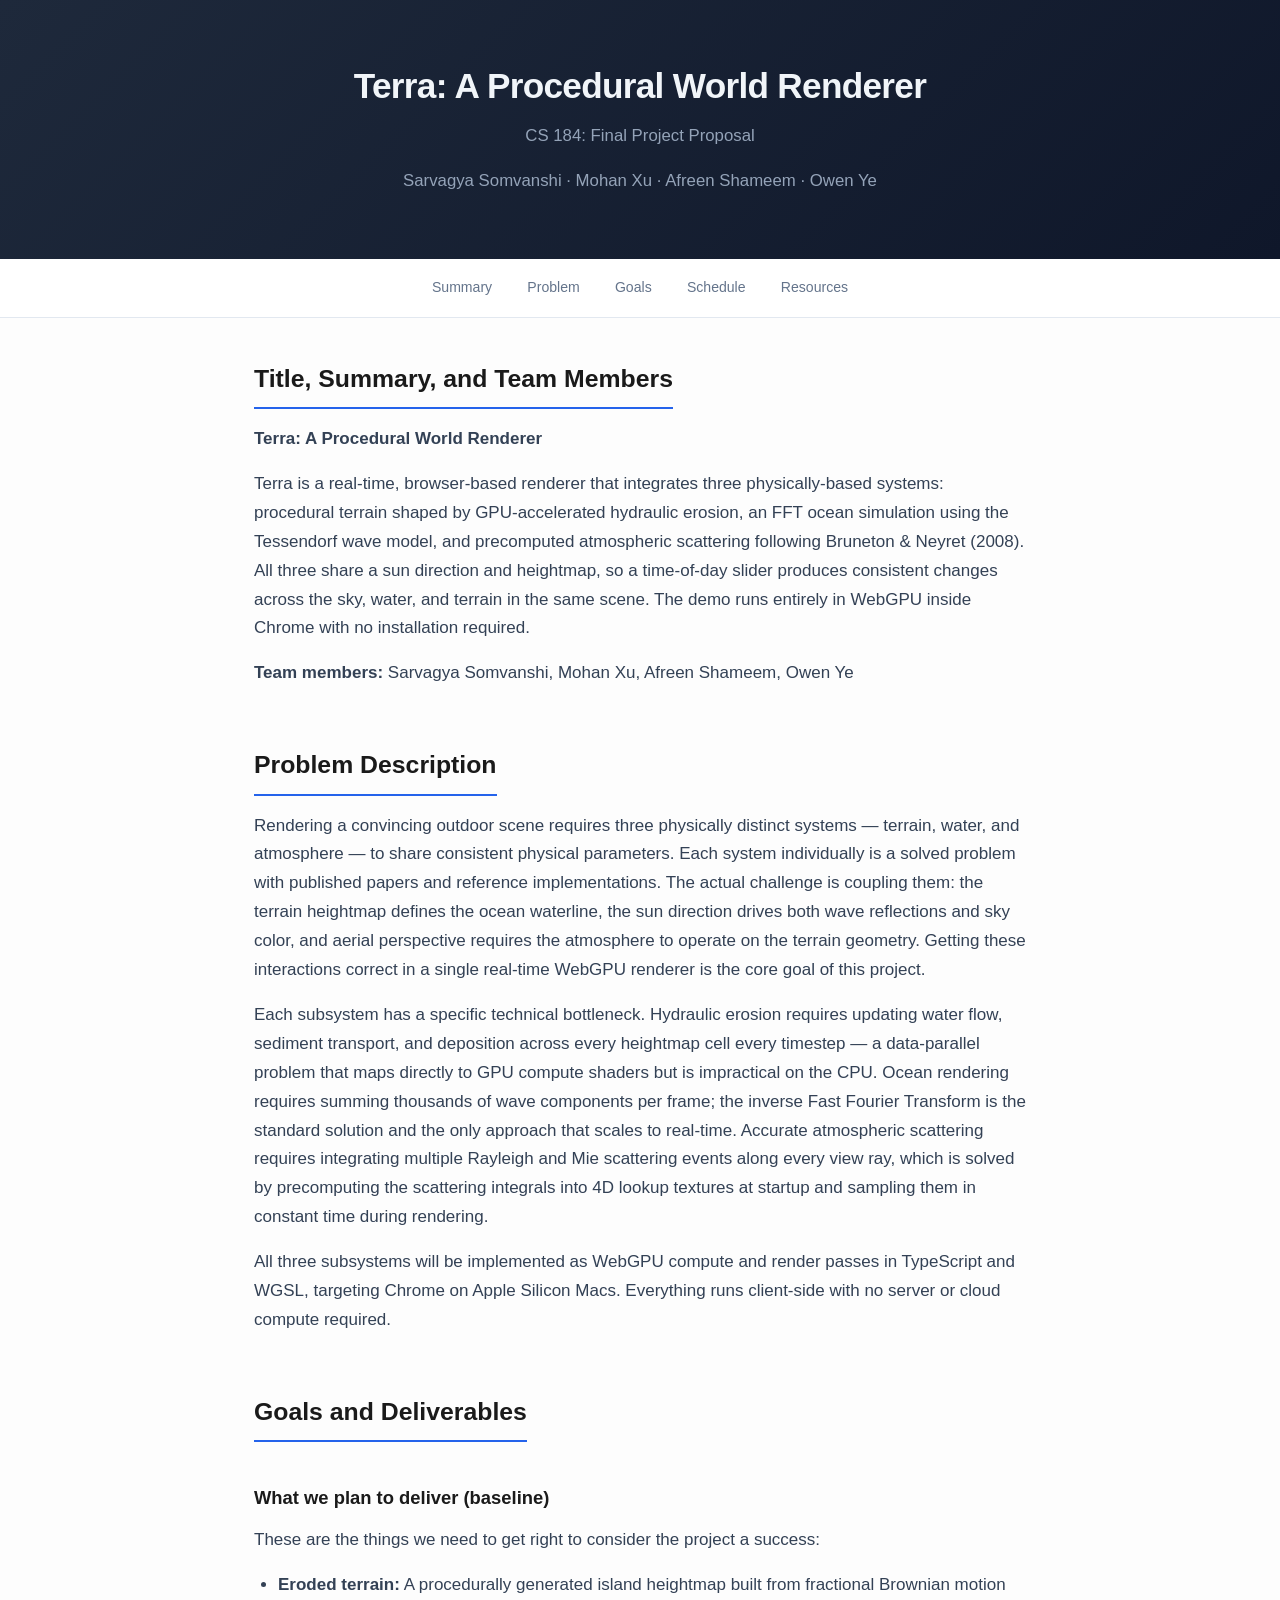
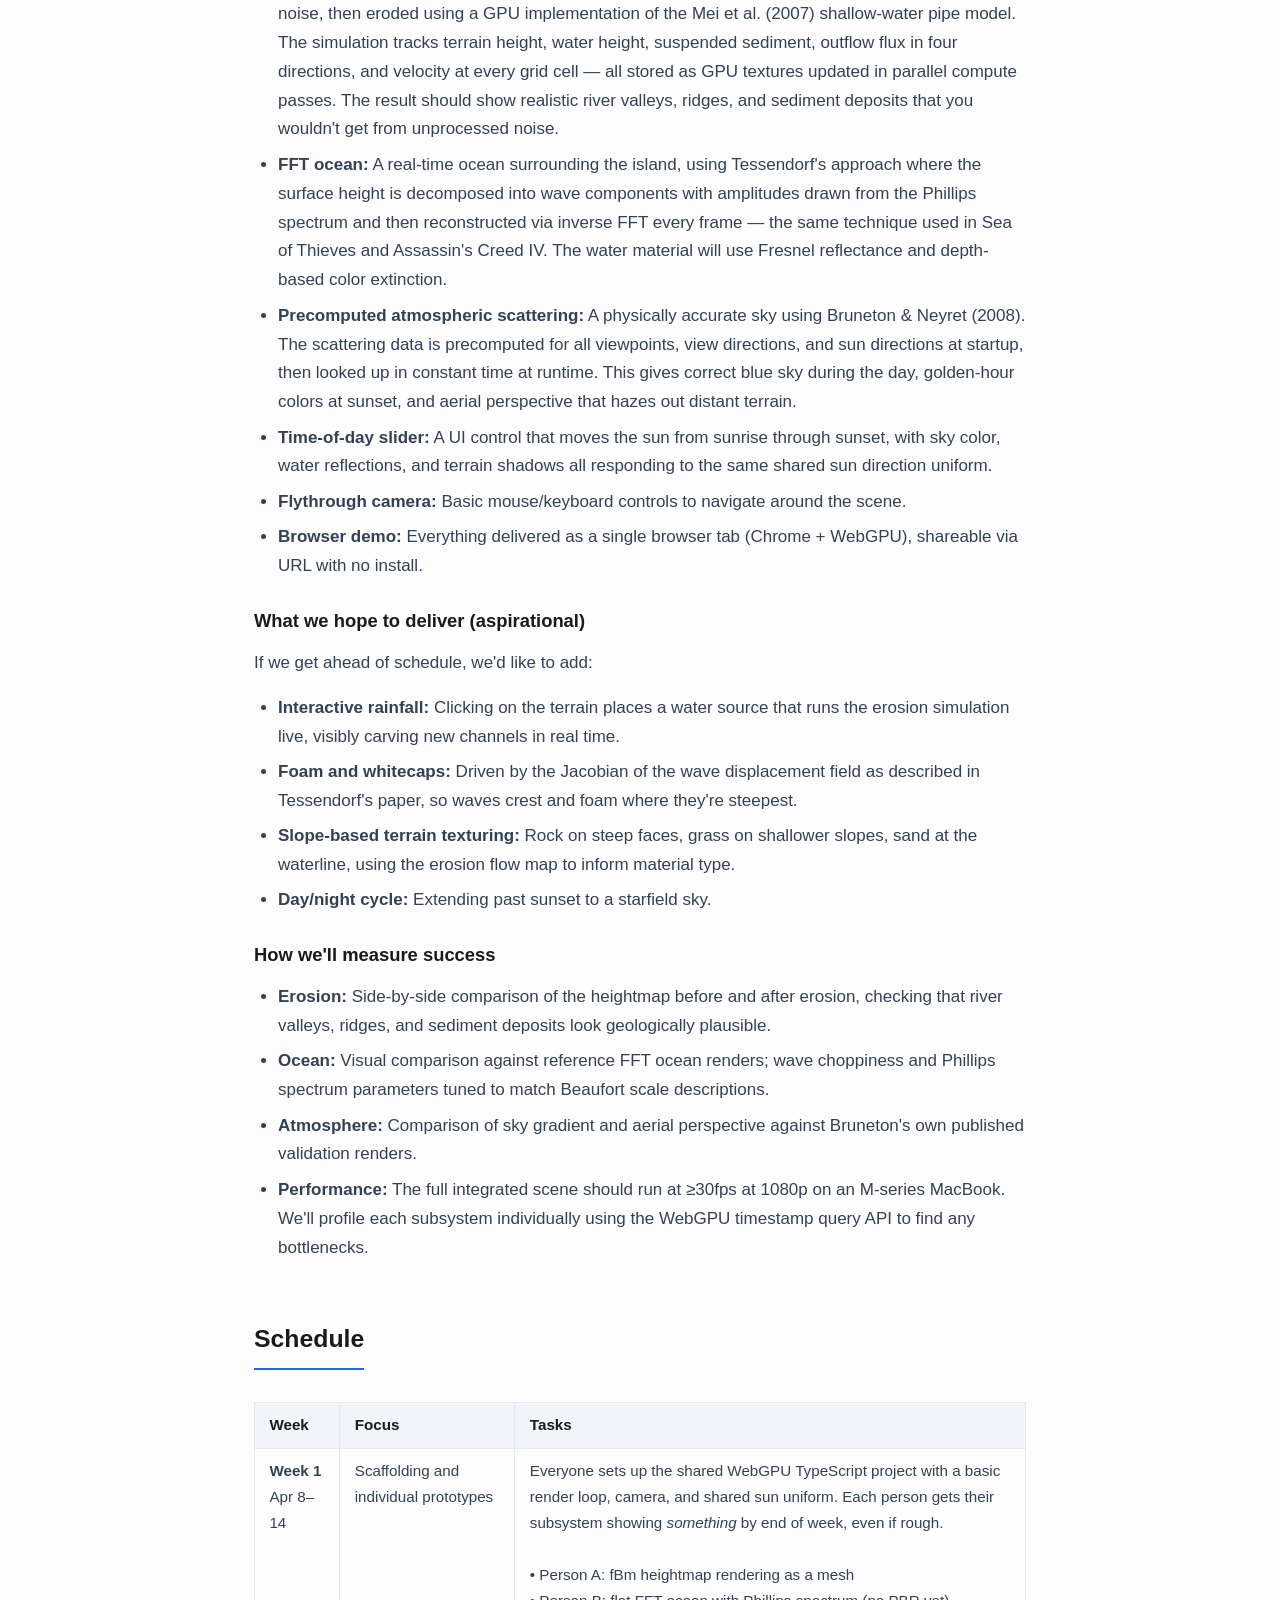
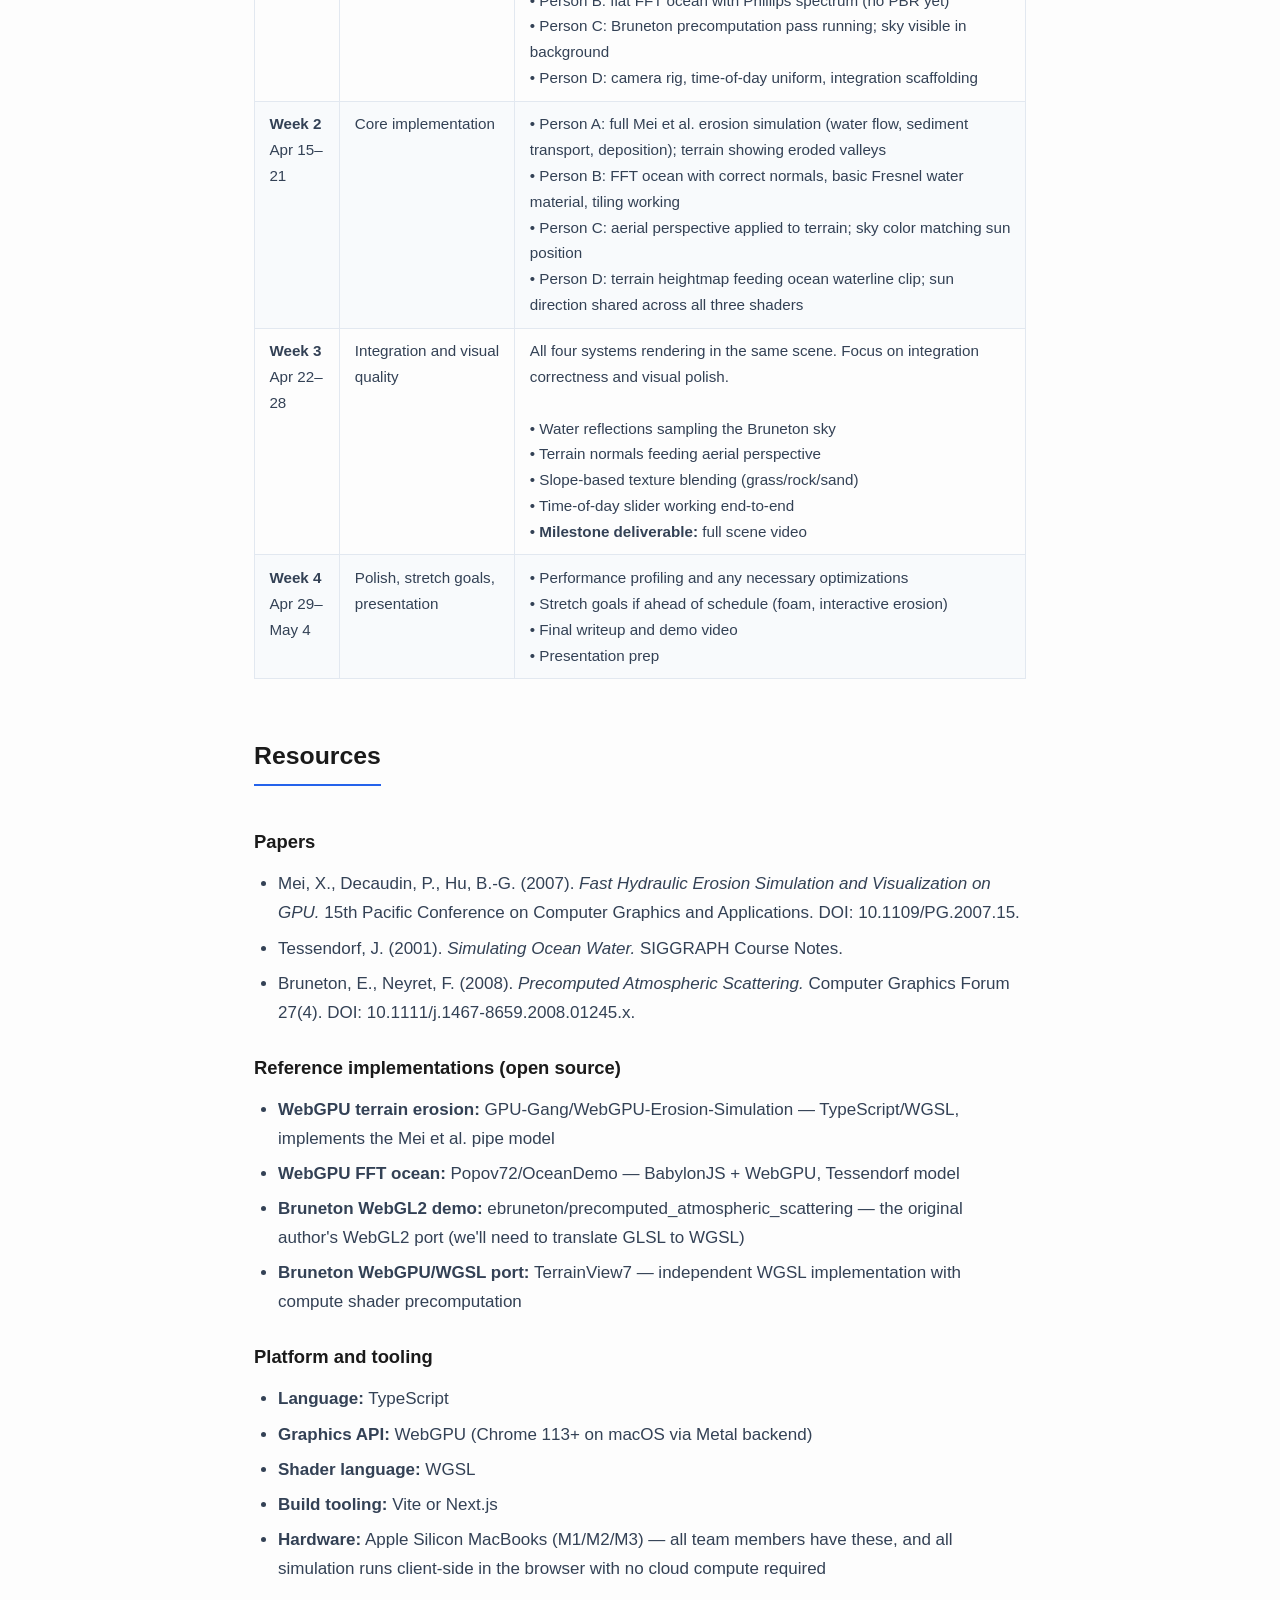
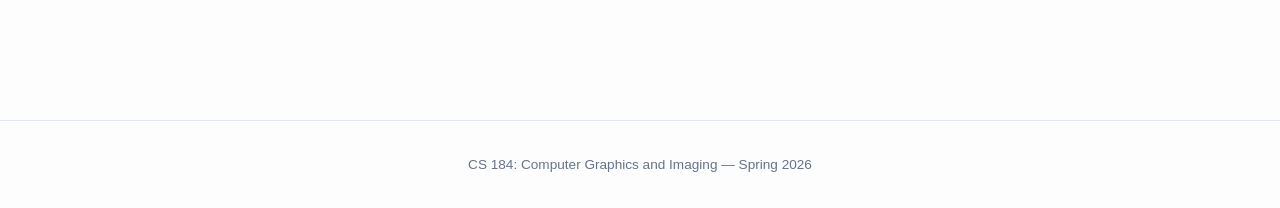
==== final/index.html @ 06879763 "added final" ====
<!DOCTYPE html>
<html lang="en">
<head>
  <meta charset="UTF-8">
  <meta name="viewport" content="width=device-width, initial-scale=1.0">
  <title>CS 184 Final Project &mdash; Terra: A Procedural World Renderer</title>
  <style>
    :root {
      --bg: #fdfdfd;
      --fg: #1a1a1a;
      --accent: #2563eb;
      --muted: #64748b;
      --border: #e2e8f0;
      --card-bg: #ffffff;
      --code-bg: #f1f5f9;
    }

    * { margin: 0; padding: 0; box-sizing: border-box; }

    body {
      font-family: "Inter", -apple-system, BlinkMacSystemFont, "Segoe UI", Roboto, sans-serif;
      background: var(--bg);
      color: var(--fg);
      line-height: 1.7;
      font-size: 17px;
    }

    header {
      background: linear-gradient(135deg, #1e293b 0%, #0f172a 100%);
      color: #f1f5f9;
      padding: 3.5rem 1.5rem 3rem;
      text-align: center;
    }

    header h1 {
      font-size: 2.2rem;
      font-weight: 700;
      letter-spacing: -0.02em;
      margin-bottom: 0.4rem;
    }

    header p {
      color: #94a3b8;
      font-size: 1.05rem;
    }

    nav {
      position: sticky;
      top: 0;
      z-index: 100;
      background: rgba(255,255,255,0.92);
      backdrop-filter: blur(12px);
      border-bottom: 1px solid var(--border);
      padding: 0.7rem 1.5rem;
      display: flex;
      gap: 0.4rem;
      justify-content: center;
      flex-wrap: wrap;
    }

    nav a {
      color: var(--muted);
      text-decoration: none;
      font-size: 0.88rem;
      font-weight: 500;
      padding: 0.35rem 0.9rem;
      border-radius: 6px;
      transition: all 0.15s;
    }

    nav a:hover {
      color: var(--accent);
      background: #eff6ff;
    }

    main {
      max-width: 820px;
      margin: 0 auto;
      padding: 2.5rem 1.5rem 5rem;
    }

    section {
      margin-bottom: 3.5rem;
    }

    h2 {
      font-size: 1.55rem;
      font-weight: 700;
      margin-bottom: 1rem;
      padding-bottom: 0.45rem;
      border-bottom: 2px solid var(--accent);
      display: inline-block;
    }

    h3 {
      font-size: 1.15rem;
      font-weight: 600;
      margin-top: 1.5rem;
      margin-bottom: 0.8rem;
    }

    p {
      margin-bottom: 1rem;
      color: #334155;
    }

    ul, ol {
      margin: 0.5rem 0 1rem 1.5rem;
      color: #334155;
    }

    li {
      margin-bottom: 0.4rem;
    }

    code {
      background: var(--code-bg);
      padding: 0.15em 0.4em;
      border-radius: 4px;
      font-size: 0.92em;
      font-family: "SF Mono", "Fira Code", "Consolas", monospace;
    }

    table {
      width: 100%;
      border-collapse: collapse;
      margin: 1rem 0;
      font-size: 0.95rem;
    }

    th {
      background: var(--code-bg);
      padding: 0.6rem 0.9rem;
      text-align: left;
      border: 1px solid var(--border);
      font-weight: 600;
    }

    td {
      padding: 0.6rem 0.9rem;
      border: 1px solid var(--border);
      color: #334155;
      vertical-align: top;
    }

    tr:nth-child(even) td {
      background: #f8fafc;
    }

    footer {
      text-align: center;
      padding: 2rem 1rem;
      color: var(--muted);
      font-size: 0.85rem;
      border-top: 1px solid var(--border);
    }
  </style>
</head>
<body>

<header>
  <h1>Terra: A Procedural World Renderer</h1>
  <p>CS 184: Final Project Proposal</p>
  <p>Sarvagya Somvanshi &middot; Mohan Xu &middot; Afreen Shameem &middot; Owen Ye</p>
</header>

<nav>
  <a href="#summary">Summary</a>
  <a href="#problem">Problem</a>
  <a href="#goals">Goals</a>
  <a href="#schedule">Schedule</a>
  <a href="#resources">Resources</a>
</nav>

<main>

  <!-- ============ SUMMARY ============ -->
  <section id="summary">
    <h2>Title, Summary, and Team Members</h2>

    <p>
      <strong>Terra: A Procedural World Renderer</strong>
    </p>

    <p>
      Terra is a real-time, browser-based renderer that integrates three physically-based systems:
      procedural terrain shaped by GPU-accelerated hydraulic erosion, an FFT ocean simulation using
      the Tessendorf wave model, and precomputed atmospheric scattering following Bruneton &amp; Neyret
      (2008). All three share a sun direction and heightmap, so a time-of-day slider produces
      consistent changes across the sky, water, and terrain in the same scene. The demo runs entirely
      in WebGPU inside Chrome with no installation required.
    </p>

    <p><strong>Team members:</strong> Sarvagya Somvanshi, Mohan Xu, Afreen Shameem, Owen Ye</p>
  </section>

  <!-- ============ PROBLEM ============ -->
  <section id="problem">
    <h2>Problem Description</h2>

    <p>
      Rendering a convincing outdoor scene requires three physically distinct systems — terrain,
      water, and atmosphere — to share consistent physical parameters. Each system individually is a
      solved problem with published papers and reference implementations. The actual challenge is
      coupling them: the terrain heightmap defines the ocean waterline, the sun direction drives both
      wave reflections and sky color, and aerial perspective requires the atmosphere to operate on
      the terrain geometry. Getting these interactions correct in a single real-time WebGPU renderer
      is the core goal of this project.
    </p>

    <p>
      Each subsystem has a specific technical bottleneck. Hydraulic erosion requires updating water
      flow, sediment transport, and deposition across every heightmap cell every timestep — a
      data-parallel problem that maps directly to GPU compute shaders but is impractical on the CPU.
      Ocean rendering requires summing thousands of wave components per frame; the inverse Fast
      Fourier Transform is the standard solution and the only approach that scales to real-time.
      Accurate atmospheric scattering requires integrating multiple Rayleigh and Mie scattering
      events along every view ray, which is solved by precomputing the scattering integrals into
      4D lookup textures at startup and sampling them in constant time during rendering.
    </p>

    <p>
      All three subsystems will be implemented as WebGPU compute and render passes in TypeScript and
      WGSL, targeting Chrome on Apple Silicon Macs. Everything runs client-side with no server or
      cloud compute required.
    </p>
  </section>

  <!-- ============ GOALS ============ -->
  <section id="goals">
    <h2>Goals and Deliverables</h2>

    <h3>What we plan to deliver (baseline)</h3>

    <p>
      These are the things we need to get right to consider the project a success:
    </p>

    <ul>
      <li>
        <strong>Eroded terrain:</strong> A procedurally generated island heightmap built from
        fractional Brownian motion noise, then eroded using a GPU implementation of the Mei et al.
        (2007) shallow-water pipe model. The simulation tracks terrain height, water height,
        suspended sediment, outflow flux in four directions, and velocity at every grid cell — all
        stored as GPU textures updated in parallel compute passes. The result should show realistic
        river valleys, ridges, and sediment deposits that you wouldn't get from unprocessed noise.
      </li>
      <li>
        <strong>FFT ocean:</strong> A real-time ocean surrounding the island, using Tessendorf's
        approach where the surface height is decomposed into wave components with amplitudes drawn
        from the Phillips spectrum and then reconstructed via inverse FFT every frame — the same
        technique used in Sea of Thieves and Assassin's Creed IV. The water material will use Fresnel
        reflectance and depth-based color extinction.
      </li>
      <li>
        <strong>Precomputed atmospheric scattering:</strong> A physically accurate sky using Bruneton
        &amp; Neyret (2008). The scattering data is precomputed for all viewpoints, view directions,
        and sun directions at startup, then looked up in constant time at runtime. This gives correct
        blue sky during the day, golden-hour colors at sunset, and aerial perspective that hazes out
        distant terrain.
      </li>
      <li>
        <strong>Time-of-day slider:</strong> A UI control that moves the sun from sunrise through
        sunset, with sky color, water reflections, and terrain shadows all responding to the same
        shared sun direction uniform.
      </li>
      <li>
        <strong>Flythrough camera:</strong> Basic mouse/keyboard controls to navigate around the
        scene.
      </li>
      <li>
        <strong>Browser demo:</strong> Everything delivered as a single browser tab (Chrome +
        WebGPU), shareable via URL with no install.
      </li>
    </ul>

    <h3>What we hope to deliver (aspirational)</h3>

    <p>
      If we get ahead of schedule, we'd like to add:
    </p>

    <ul>
      <li>
        <strong>Interactive rainfall:</strong> Clicking on the terrain places a water source that
        runs the erosion simulation live, visibly carving new channels in real time.
      </li>
      <li>
        <strong>Foam and whitecaps:</strong> Driven by the Jacobian of the wave displacement field
        as described in Tessendorf's paper, so waves crest and foam where they're steepest.
      </li>
      <li>
        <strong>Slope-based terrain texturing:</strong> Rock on steep faces, grass on shallower
        slopes, sand at the waterline, using the erosion flow map to inform material type.
      </li>
      <li>
        <strong>Day/night cycle:</strong> Extending past sunset to a starfield sky.
      </li>
    </ul>

    <h3>How we'll measure success</h3>

    <ul>
      <li>
        <strong>Erosion:</strong> Side-by-side comparison of the heightmap before and after erosion,
        checking that river valleys, ridges, and sediment deposits look geologically plausible.
      </li>
      <li>
        <strong>Ocean:</strong> Visual comparison against reference FFT ocean renders; wave
        choppiness and Phillips spectrum parameters tuned to match Beaufort scale descriptions.
      </li>
      <li>
        <strong>Atmosphere:</strong> Comparison of sky gradient and aerial perspective against
        Bruneton's own published validation renders.
      </li>
      <li>
        <strong>Performance:</strong> The full integrated scene should run at ≥30fps at 1080p on an
        M-series MacBook. We'll profile each subsystem individually using the WebGPU timestamp query
        API to find any bottlenecks.
      </li>
    </ul>
  </section>

  <!-- ============ SCHEDULE ============ -->
  <section id="schedule">
    <h2>Schedule</h2>

    <table>
      <thead>
        <tr>
          <th>Week</th>
          <th>Focus</th>
          <th>Tasks</th>
        </tr>
      </thead>
      <tbody>
        <tr>
          <td><strong>Week 1</strong><br>Apr 8–14</td>
          <td>Scaffolding and individual prototypes</td>
          <td>
            Everyone sets up the shared WebGPU TypeScript project with a basic render loop, camera,
            and shared sun uniform. Each person gets their subsystem showing <em>something</em> by
            end of week, even if rough.<br><br>
            &bull; Person A: fBm heightmap rendering as a mesh<br>
            &bull; Person B: flat FFT ocean with Phillips spectrum (no PBR yet)<br>
            &bull; Person C: Bruneton precomputation pass running; sky visible in background<br>
            &bull; Person D: camera rig, time-of-day uniform, integration scaffolding
          </td>
        </tr>
        <tr>
          <td><strong>Week 2</strong><br>Apr 15–21</td>
          <td>Core implementation</td>
          <td>
            &bull; Person A: full Mei et al. erosion simulation (water flow, sediment transport,
            deposition); terrain showing eroded valleys<br>
            &bull; Person B: FFT ocean with correct normals, basic Fresnel water material, tiling
            working<br>
            &bull; Person C: aerial perspective applied to terrain; sky color matching sun position<br>
            &bull; Person D: terrain heightmap feeding ocean waterline clip; sun direction shared
            across all three shaders
          </td>
        </tr>
        <tr>
          <td><strong>Week 3</strong><br>Apr 22–28</td>
          <td>Integration and visual quality</td>
          <td>
            All four systems rendering in the same scene. Focus on integration correctness and visual
            polish.<br><br>
            &bull; Water reflections sampling the Bruneton sky<br>
            &bull; Terrain normals feeding aerial perspective<br>
            &bull; Slope-based texture blending (grass/rock/sand)<br>
            &bull; Time-of-day slider working end-to-end<br>
            &bull; <strong>Milestone deliverable:</strong> full scene video
          </td>
        </tr>
        <tr>
          <td><strong>Week 4</strong><br>Apr 29–May 4</td>
          <td>Polish, stretch goals, presentation</td>
          <td>
            &bull; Performance profiling and any necessary optimizations<br>
            &bull; Stretch goals if ahead of schedule (foam, interactive erosion)<br>
            &bull; Final writeup and demo video<br>
            &bull; Presentation prep
          </td>
        </tr>
      </tbody>
    </table>
  </section>

  <!-- ============ RESOURCES ============ -->
  <section id="resources">
    <h2>Resources</h2>

    <h3>Papers</h3>

    <ul>
      <li>
        Mei, X., Decaudin, P., Hu, B.-G. (2007). <em>Fast Hydraulic Erosion Simulation and
        Visualization on GPU.</em> 15th Pacific Conference on Computer Graphics and Applications.
        DOI: 10.1109/PG.2007.15.
      </li>
      <li>
        Tessendorf, J. (2001). <em>Simulating Ocean Water.</em> SIGGRAPH Course Notes.
      </li>
      <li>
        Bruneton, E., Neyret, F. (2008). <em>Precomputed Atmospheric Scattering.</em> Computer
        Graphics Forum 27(4). DOI: 10.1111/j.1467-8659.2008.01245.x.
      </li>
    </ul>

    <h3>Reference implementations (open source)</h3>

    <ul>
      <li>
        <strong>WebGPU terrain erosion:</strong> GPU-Gang/WebGPU-Erosion-Simulation — TypeScript/WGSL,
        implements the Mei et al. pipe model
      </li>
      <li>
        <strong>WebGPU FFT ocean:</strong> Popov72/OceanDemo — BabylonJS + WebGPU, Tessendorf model
      </li>
      <li>
        <strong>Bruneton WebGL2 demo:</strong> ebruneton/precomputed_atmospheric_scattering — the
        original author's WebGL2 port (we'll need to translate GLSL to WGSL)
      </li>
      <li>
        <strong>Bruneton WebGPU/WGSL port:</strong> TerrainView7 — independent WGSL implementation
        with compute shader precomputation
      </li>
    </ul>

    <h3>Platform and tooling</h3>

    <ul>
      <li><strong>Language:</strong> TypeScript</li>
      <li><strong>Graphics API:</strong> WebGPU (Chrome 113+ on macOS via Metal backend)</li>
      <li><strong>Shader language:</strong> WGSL</li>
      <li><strong>Build tooling:</strong> Vite or Next.js</li>
      <li>
        <strong>Hardware:</strong> Apple Silicon MacBooks (M1/M2/M3) — all team members have these,
        and all simulation runs client-side in the browser with no cloud compute required
      </li>
    </ul>
  </section>

</main>

<footer>
  CS 184: Computer Graphics and Imaging &mdash; Spring 2026
</footer>

</body>
</html>
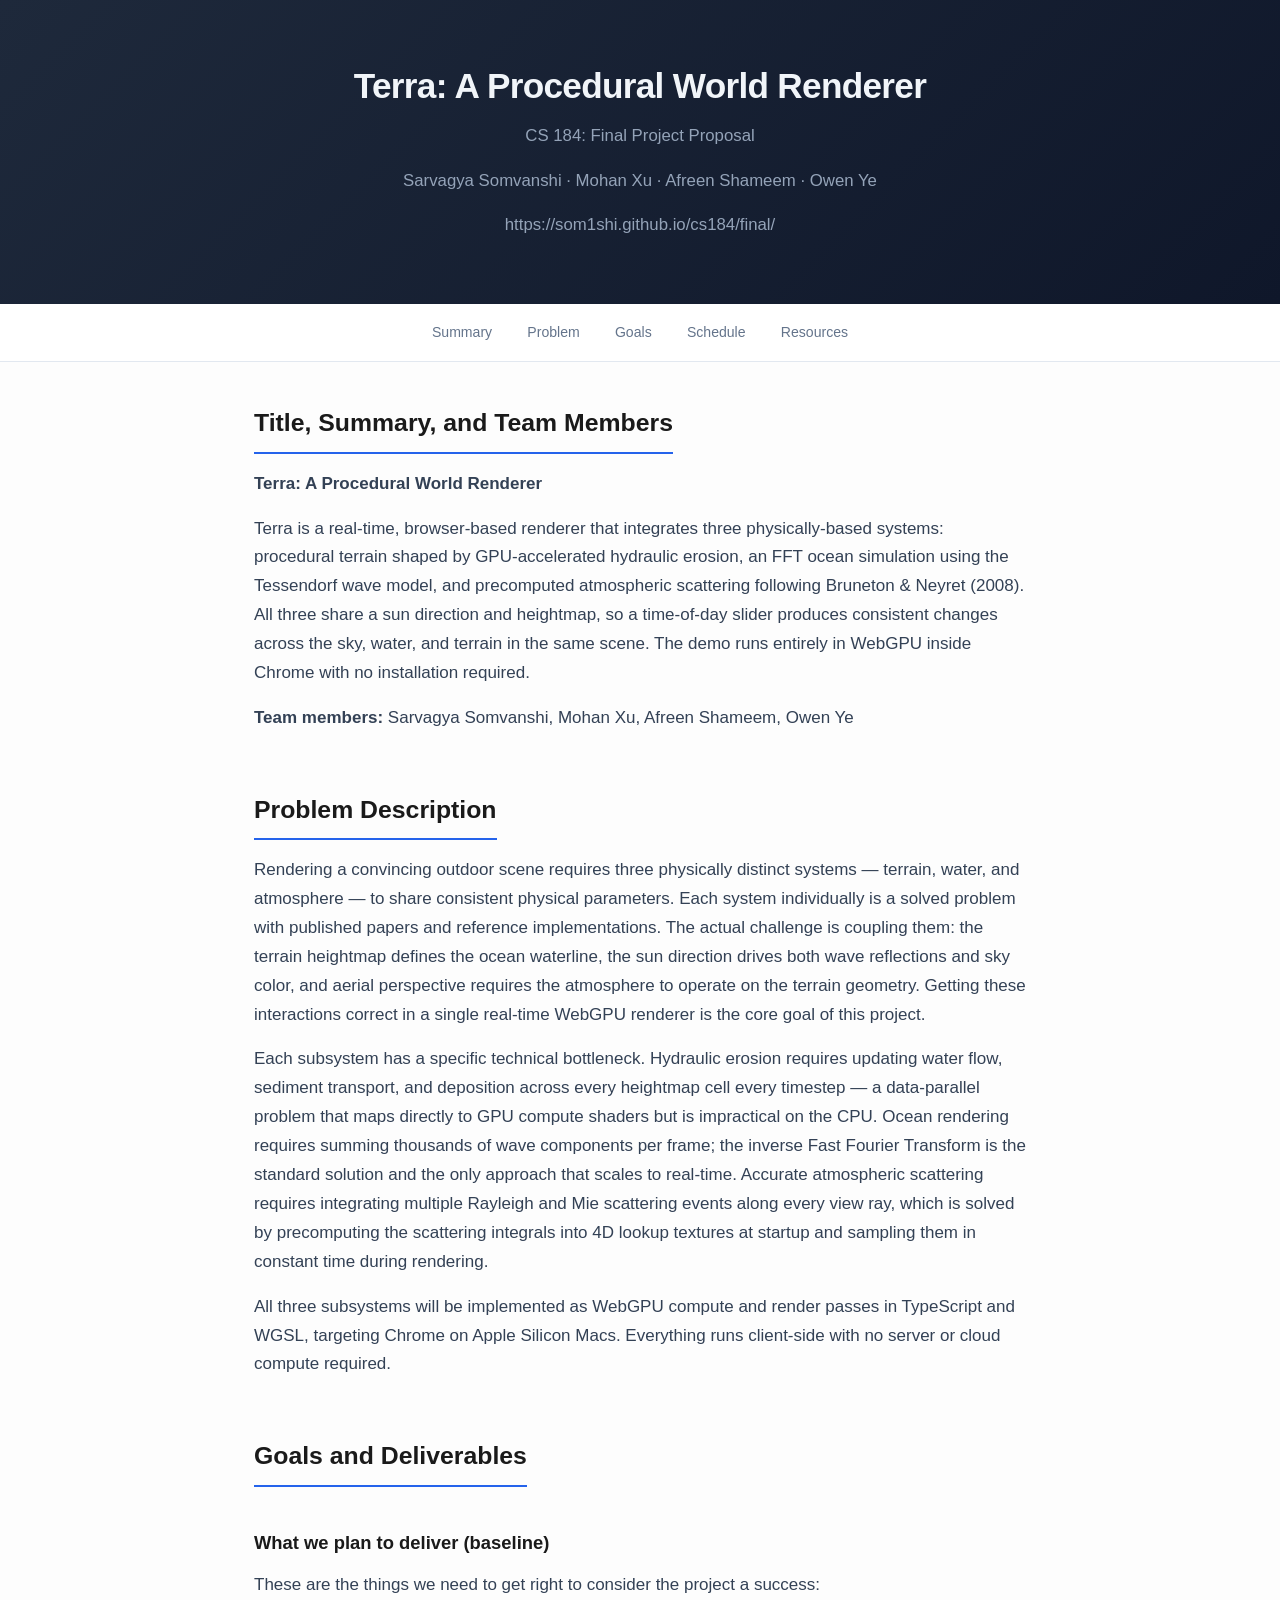
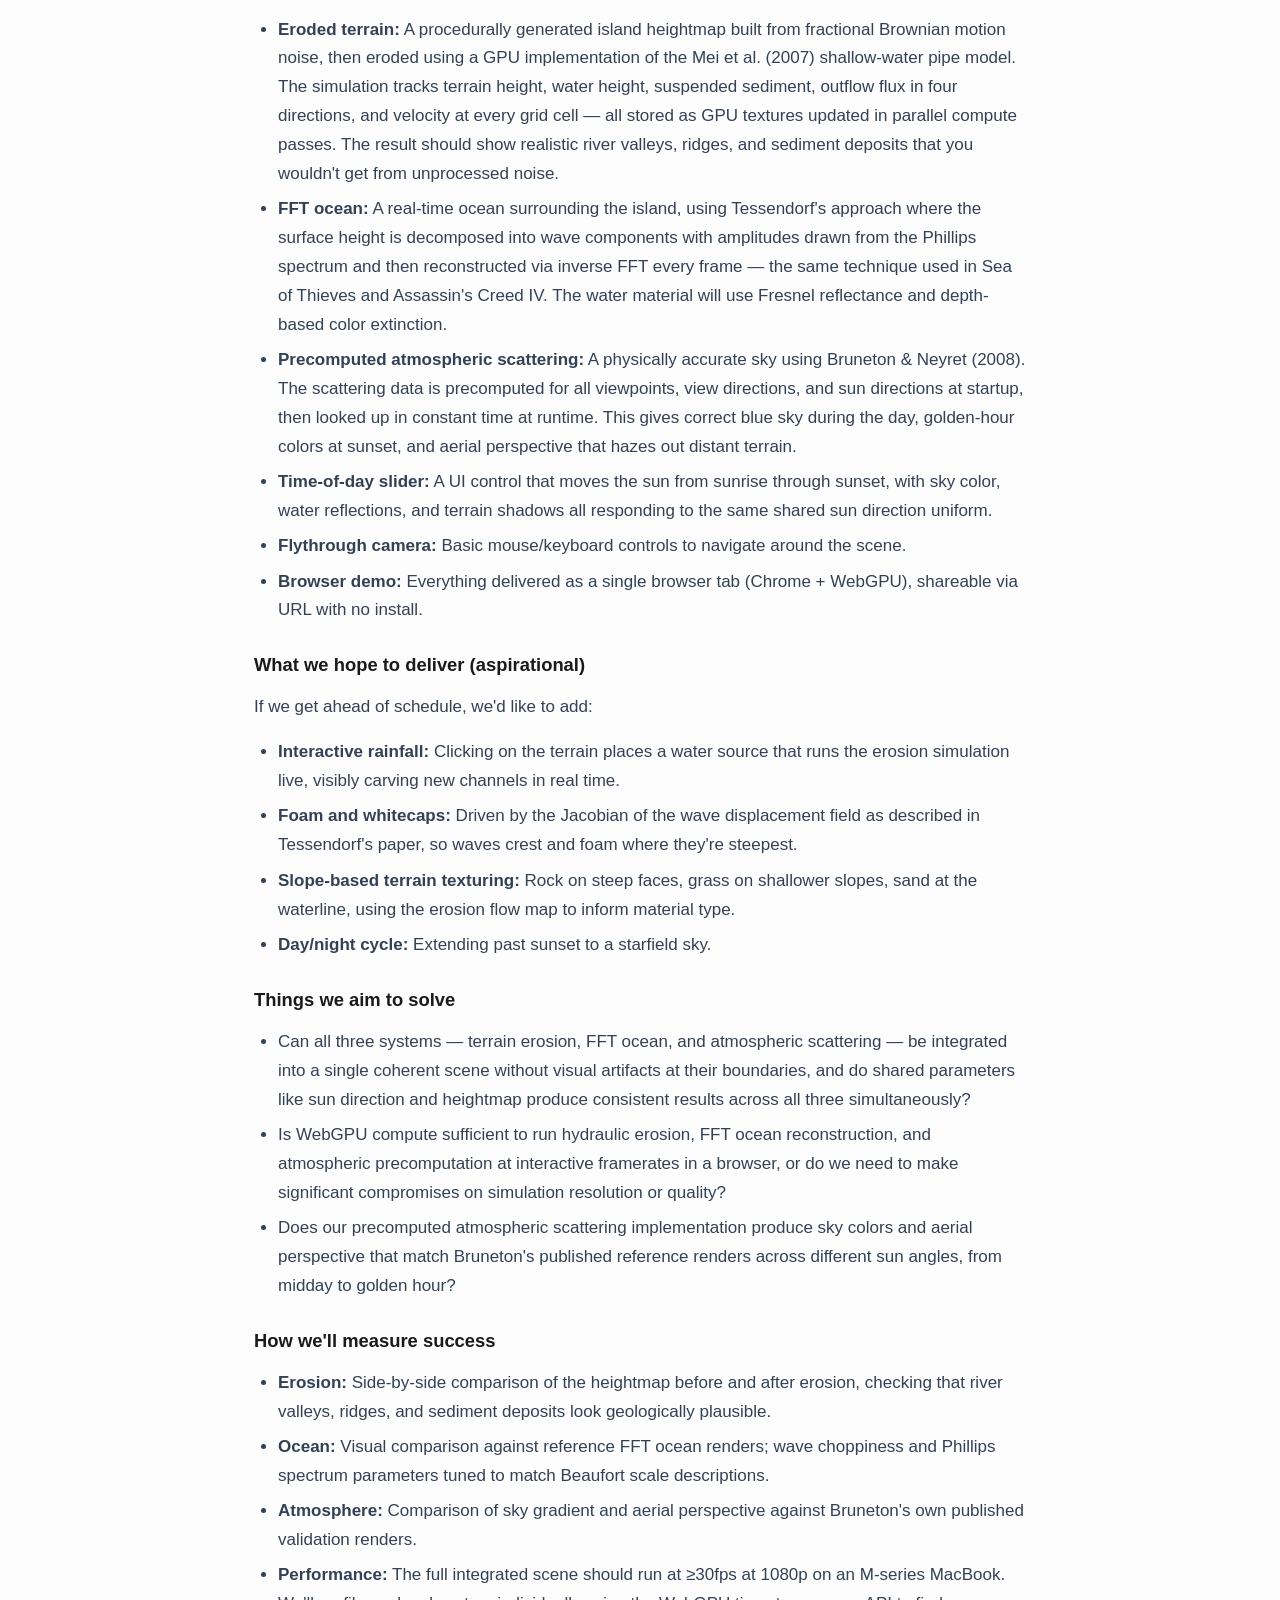
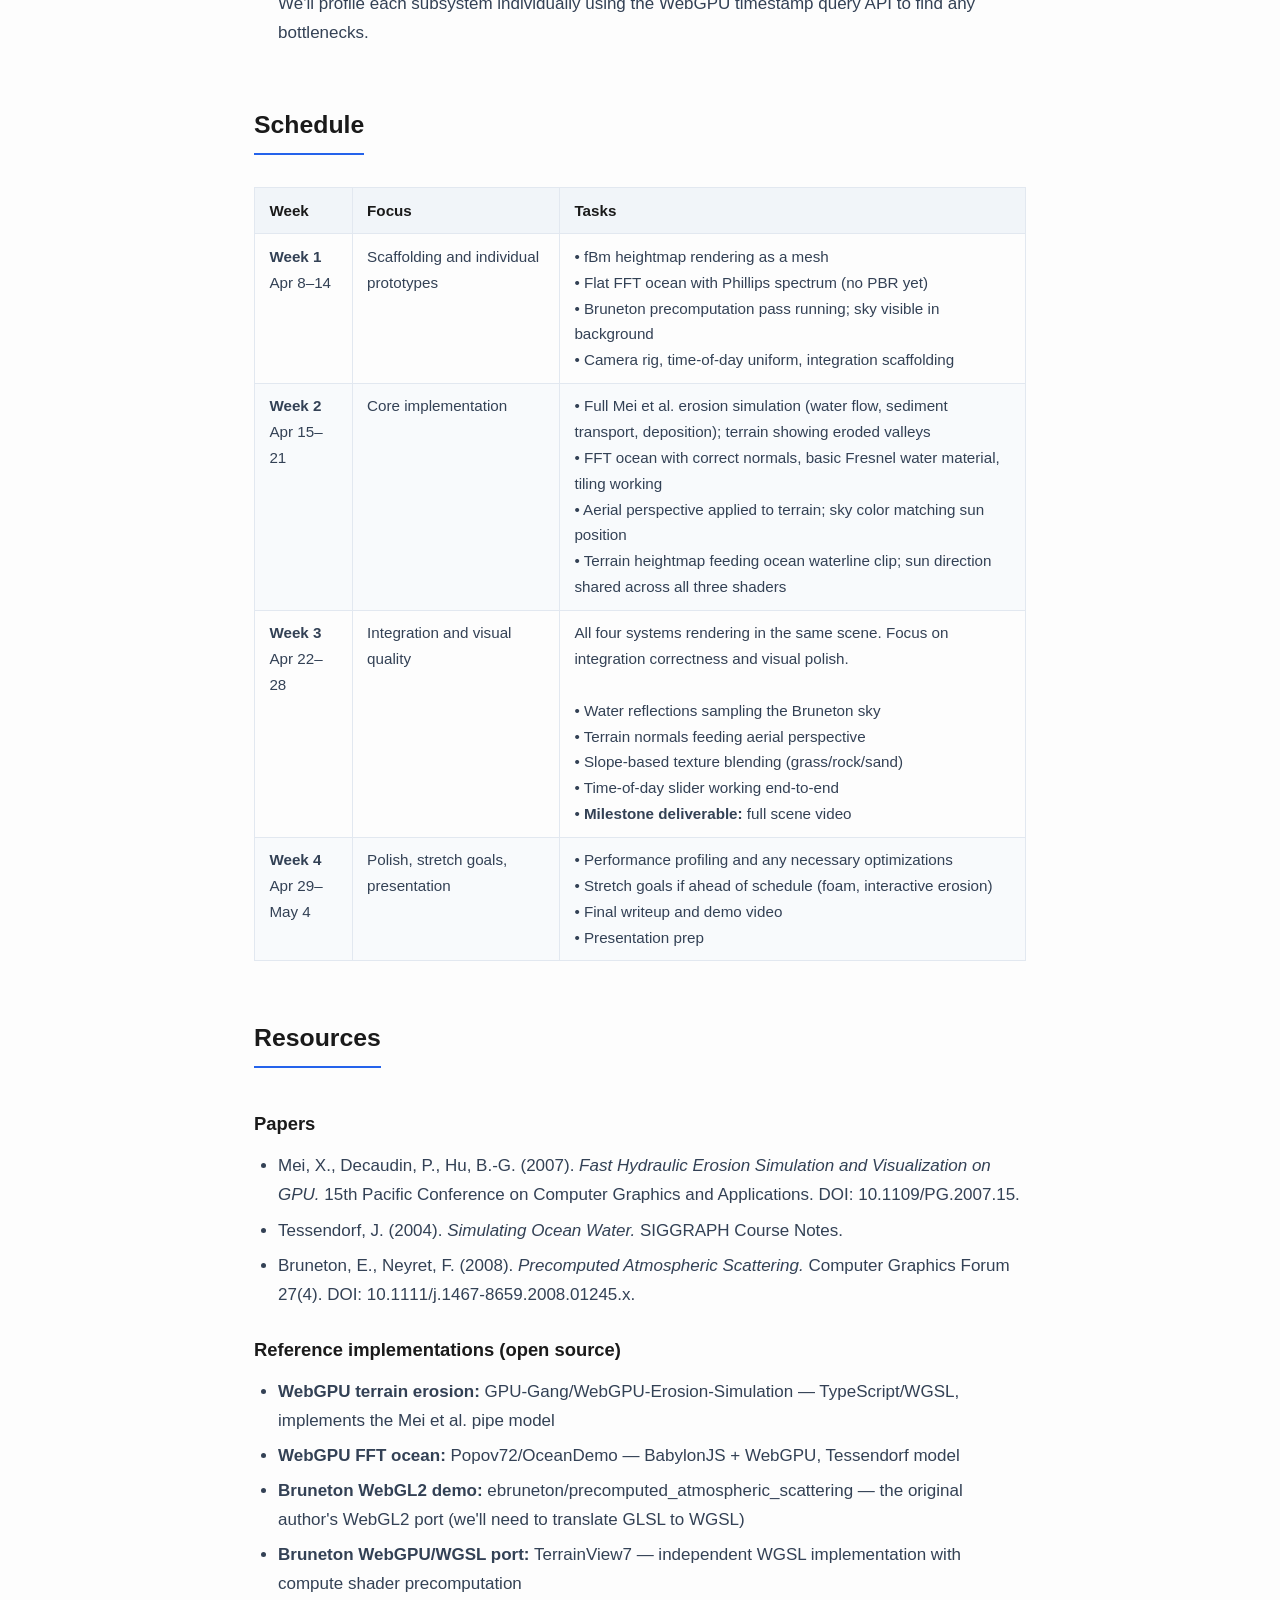
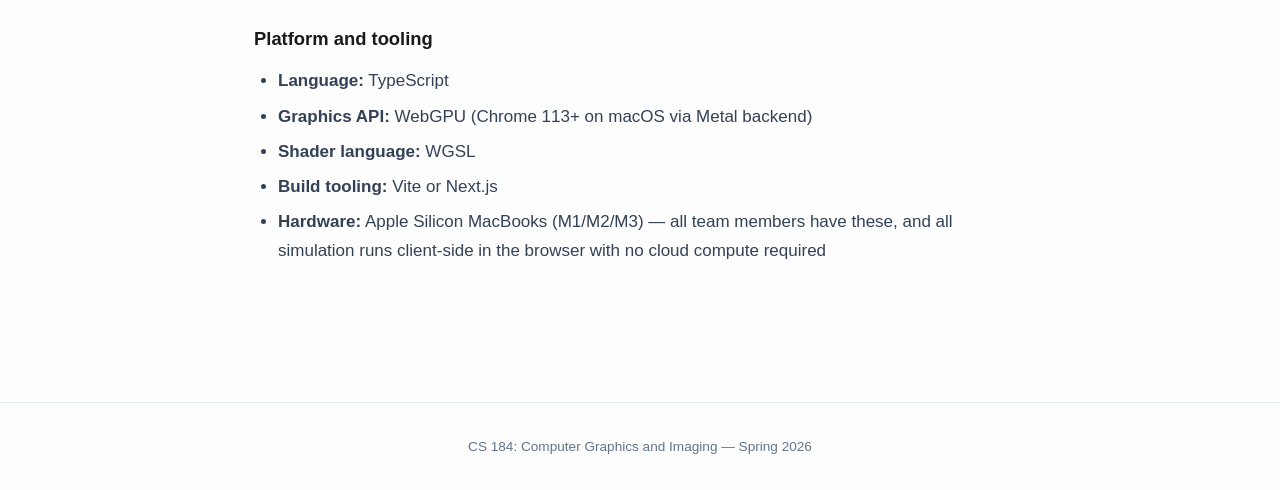
==== commit c606dd71: "done with final prosopal" ====
--- a/final/index.html
+++ b/final/index.html
@@ -162,6 +162,7 @@
   <h1>Terra: A Procedural World Renderer</h1>
   <p>CS 184: Final Project Proposal</p>
   <p>Sarvagya Somvanshi &middot; Mohan Xu &middot; Afreen Shameem &middot; Owen Ye</p>
+  <p>https://som1shi.github.io/cs184/final/</p>
 </header>
 
 <nav>
@@ -295,6 +296,27 @@
       </li>
       <li>
         <strong>Day/night cycle:</strong> Extending past sunset to a starfield sky.
+      </li>
+    </ul>
+
+    <h3>Things we aim to solve</h3>
+
+    <ul>
+      <li>
+        Can all three systems — terrain erosion, FFT ocean, and atmospheric scattering — be
+        integrated into a single coherent scene without visual artifacts at their boundaries, and
+        do shared parameters like sun direction and heightmap produce consistent results across
+        all three simultaneously?
+      </li>
+      <li>
+        Is WebGPU compute sufficient to run hydraulic erosion, FFT ocean reconstruction, and
+        atmospheric precomputation at interactive framerates in a browser, or do we need to
+        make significant compromises on simulation resolution or quality?
+      </li>
+      <li>
+        Does our precomputed atmospheric scattering implementation produce sky colors and aerial
+        perspective that match Bruneton's published reference renders across different sun angles,
+        from midday to golden hour?
       </li>
     </ul>
 
@@ -338,26 +360,20 @@
           <td><strong>Week 1</strong><br>Apr 8–14</td>
           <td>Scaffolding and individual prototypes</td>
           <td>
-            Everyone sets up the shared WebGPU TypeScript project with a basic render loop, camera,
-            and shared sun uniform. Each person gets their subsystem showing <em>something</em> by
-            end of week, even if rough.<br><br>
-            &bull; Person A: fBm heightmap rendering as a mesh<br>
-            &bull; Person B: flat FFT ocean with Phillips spectrum (no PBR yet)<br>
-            &bull; Person C: Bruneton precomputation pass running; sky visible in background<br>
-            &bull; Person D: camera rig, time-of-day uniform, integration scaffolding
+            &bull; fBm heightmap rendering as a mesh<br>
+            &bull; Flat FFT ocean with Phillips spectrum (no PBR yet)<br>
+            &bull; Bruneton precomputation pass running; sky visible in background<br>
+            &bull; Camera rig, time-of-day uniform, integration scaffolding
           </td>
         </tr>
         <tr>
           <td><strong>Week 2</strong><br>Apr 15–21</td>
           <td>Core implementation</td>
           <td>
-            &bull; Person A: full Mei et al. erosion simulation (water flow, sediment transport,
-            deposition); terrain showing eroded valleys<br>
-            &bull; Person B: FFT ocean with correct normals, basic Fresnel water material, tiling
-            working<br>
-            &bull; Person C: aerial perspective applied to terrain; sky color matching sun position<br>
-            &bull; Person D: terrain heightmap feeding ocean waterline clip; sun direction shared
-            across all three shaders
+            &bull; Full Mei et al. erosion simulation (water flow, sediment transport, deposition); terrain showing eroded valleys<br>
+            &bull; FFT ocean with correct normals, basic Fresnel water material, tiling working<br>
+            &bull; Aerial perspective applied to terrain; sky color matching sun position<br>
+            &bull; Terrain heightmap feeding ocean waterline clip; sun direction shared across all three shaders
           </td>
         </tr>
         <tr>
@@ -400,7 +416,7 @@
         DOI: 10.1109/PG.2007.15.
       </li>
       <li>
-        Tessendorf, J. (2001). <em>Simulating Ocean Water.</em> SIGGRAPH Course Notes.
+        Tessendorf, J. (2004). <em>Simulating Ocean Water.</em> SIGGRAPH Course Notes.
       </li>
       <li>
         Bruneton, E., Neyret, F. (2008). <em>Precomputed Atmospheric Scattering.</em> Computer
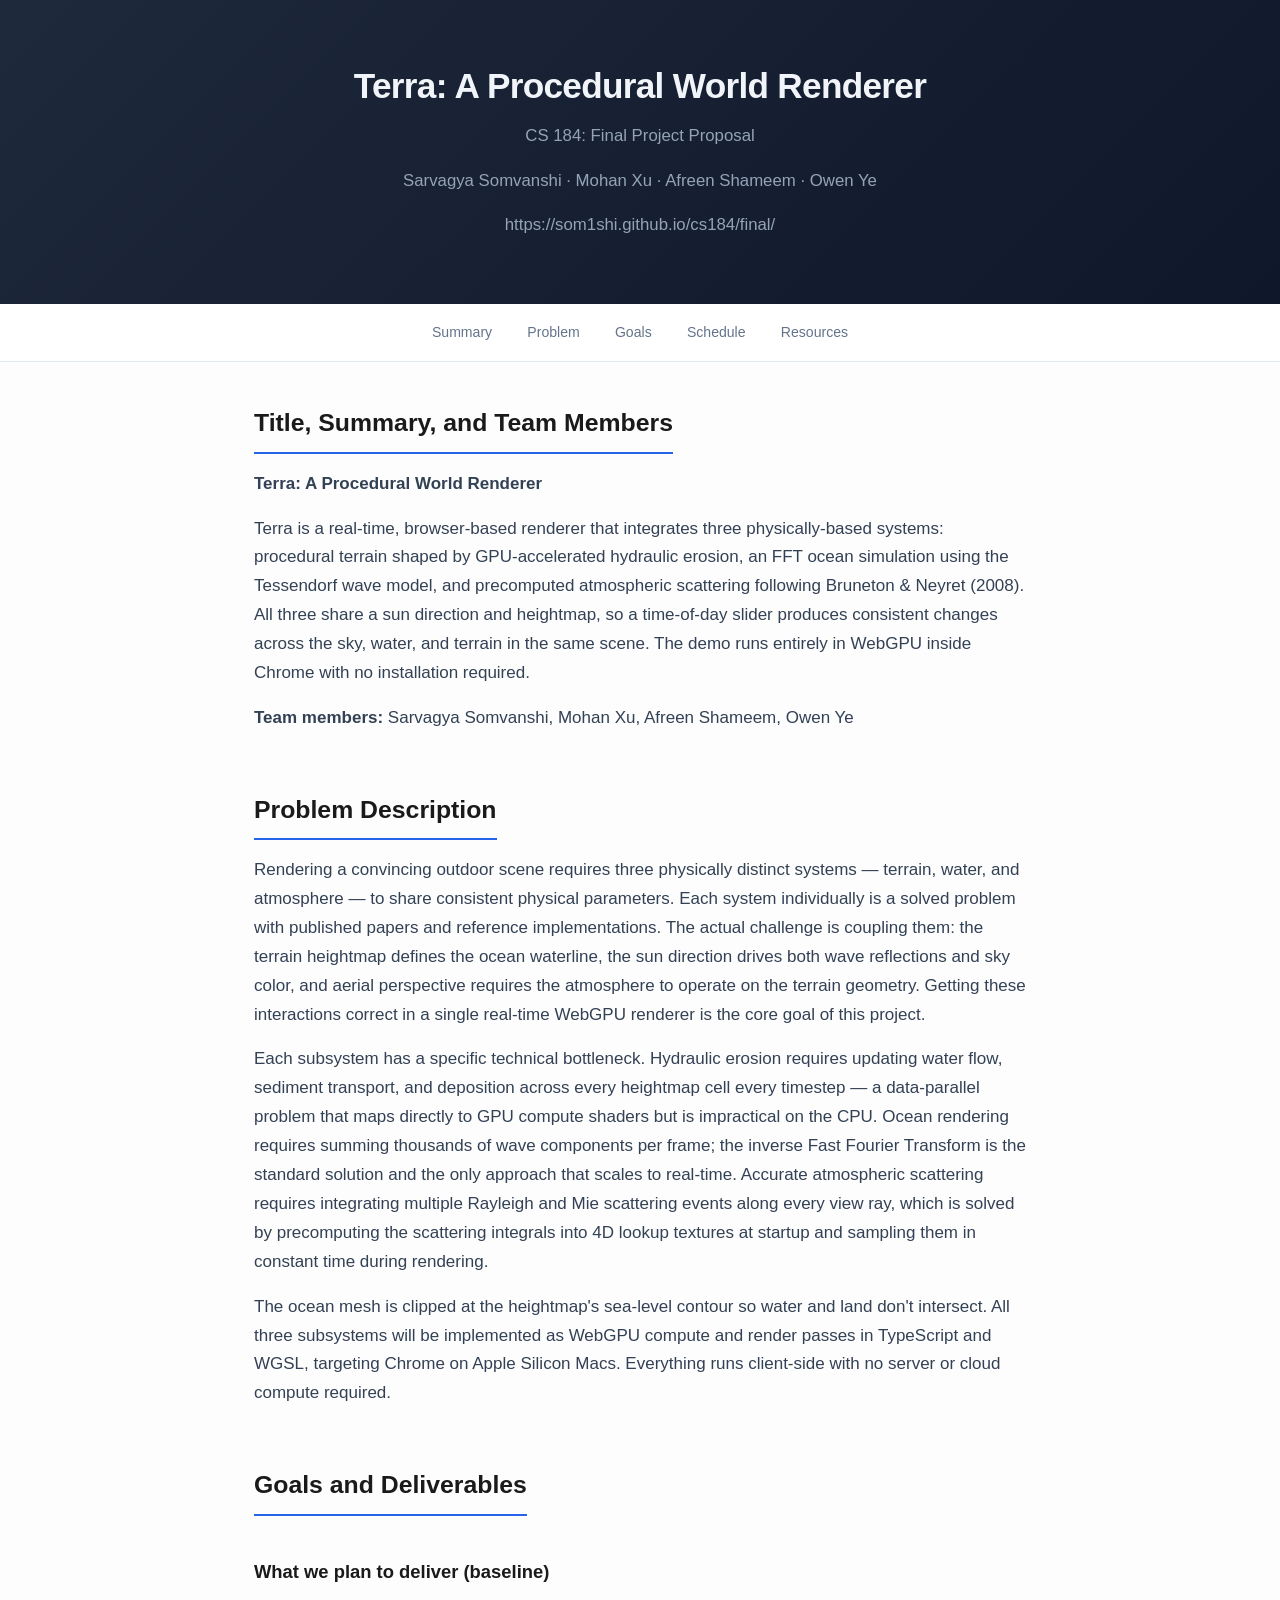
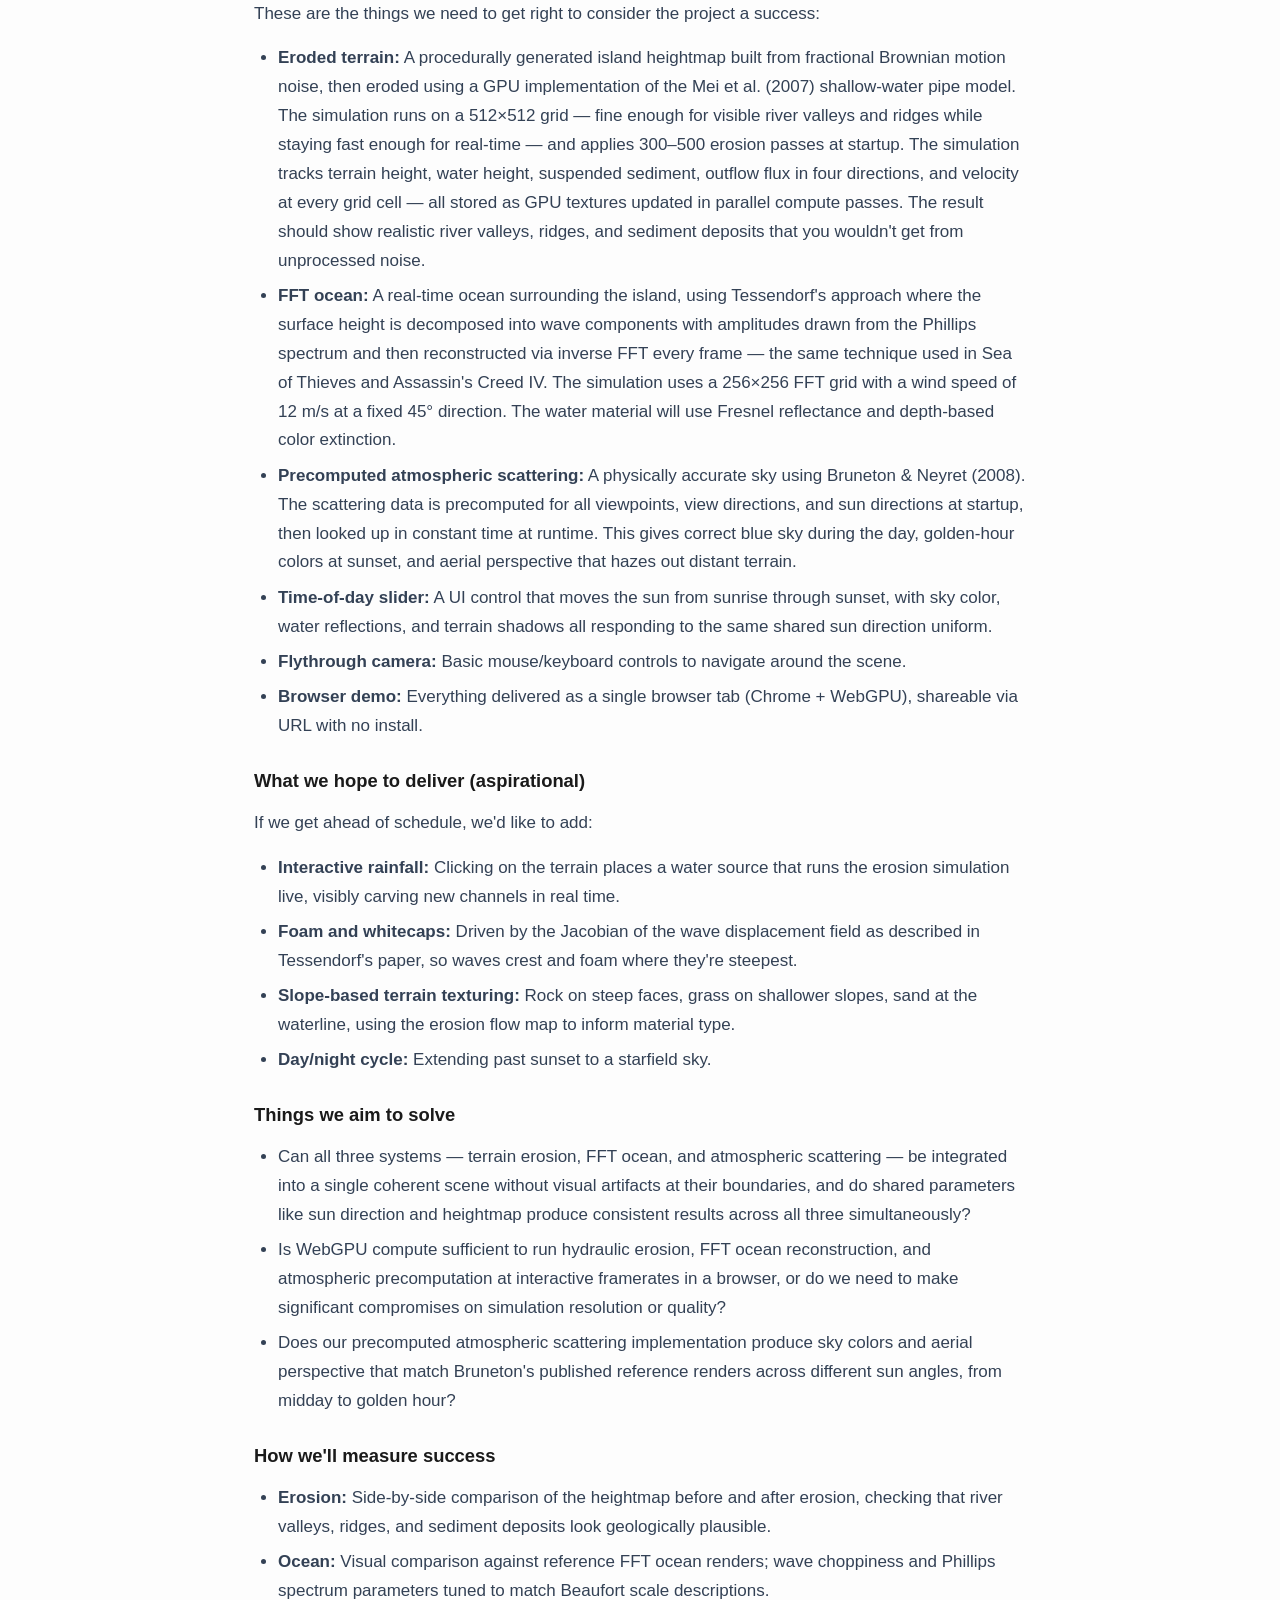
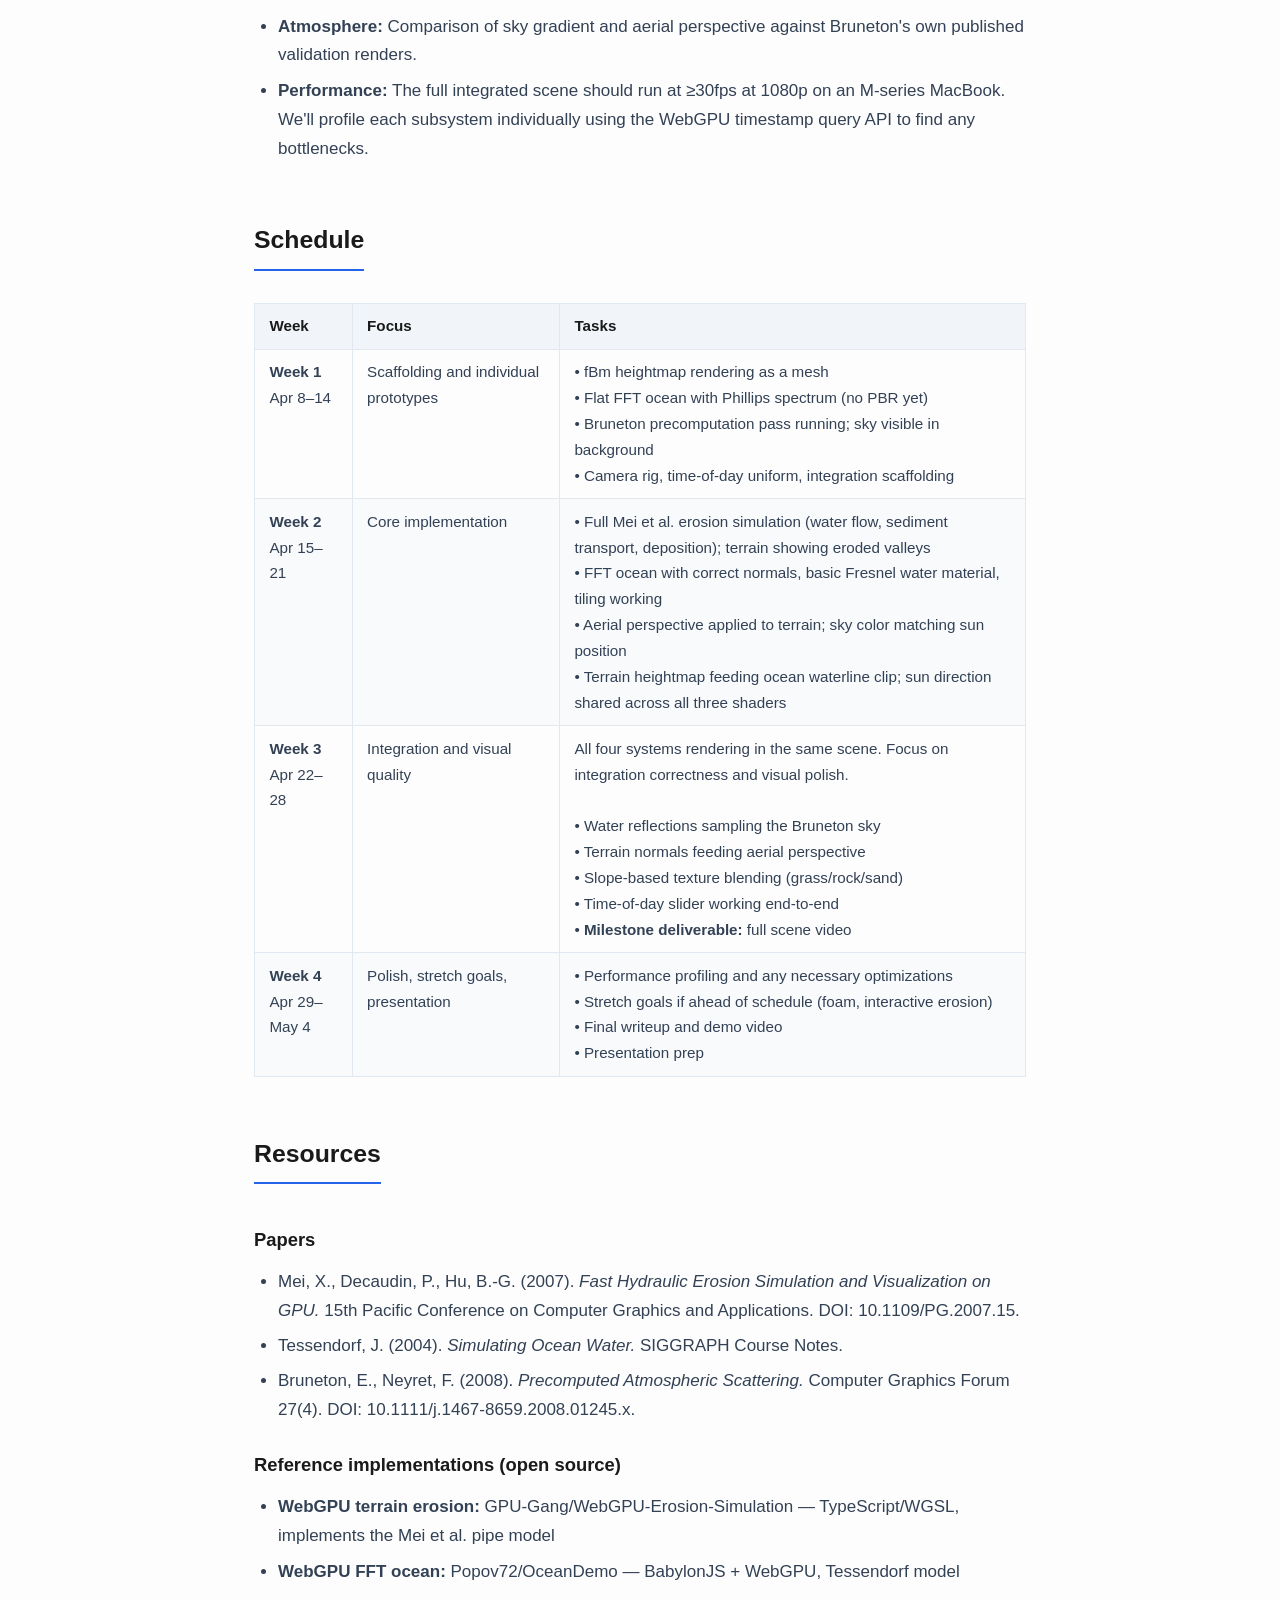
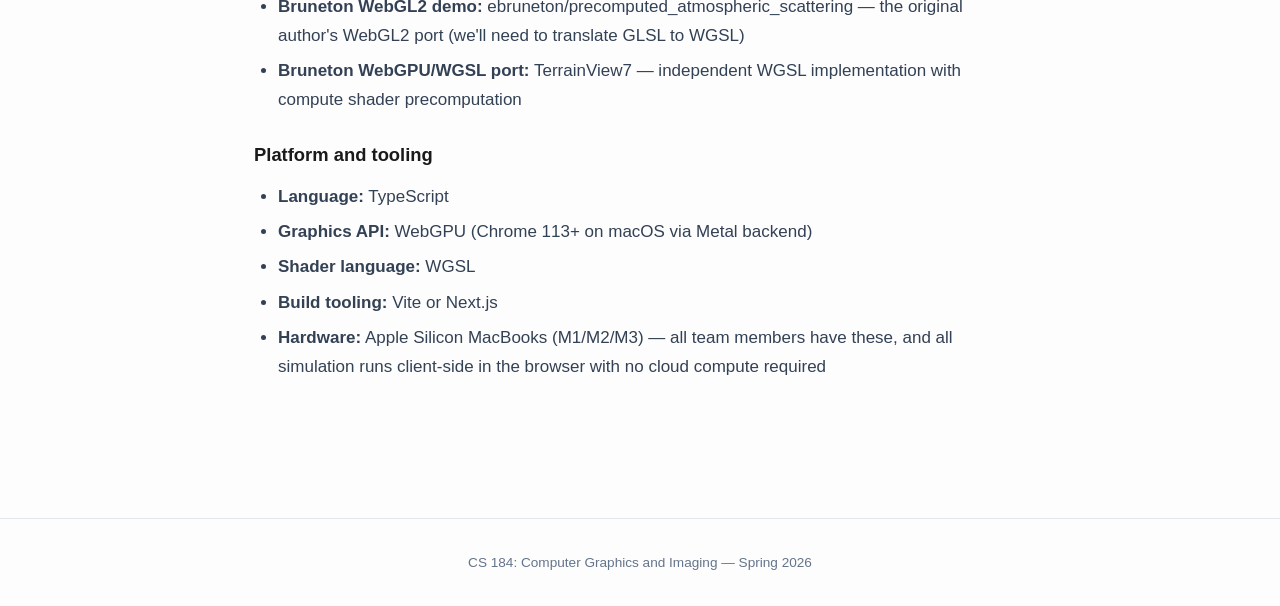
==== commit 46f69969: "done" ====
--- a/final/index.html
+++ b/final/index.html
@@ -221,9 +221,10 @@
     </p>
 
     <p>
-      All three subsystems will be implemented as WebGPU compute and render passes in TypeScript and
-      WGSL, targeting Chrome on Apple Silicon Macs. Everything runs client-side with no server or
-      cloud compute required.
+      The ocean mesh is clipped at the heightmap's sea-level contour so water and land don't
+      intersect. All three subsystems will be implemented as WebGPU compute and render passes in
+      TypeScript and WGSL, targeting Chrome on Apple Silicon Macs. Everything runs client-side with
+      no server or cloud compute required.
     </p>
   </section>
 
@@ -241,7 +242,9 @@
       <li>
         <strong>Eroded terrain:</strong> A procedurally generated island heightmap built from
         fractional Brownian motion noise, then eroded using a GPU implementation of the Mei et al.
-        (2007) shallow-water pipe model. The simulation tracks terrain height, water height,
+        (2007) shallow-water pipe model. The simulation runs on a 512&times;512 grid — fine enough
+        for visible river valleys and ridges while staying fast enough for real-time — and applies
+        300–500 erosion passes at startup. The simulation tracks terrain height, water height,
         suspended sediment, outflow flux in four directions, and velocity at every grid cell — all
         stored as GPU textures updated in parallel compute passes. The result should show realistic
         river valleys, ridges, and sediment deposits that you wouldn't get from unprocessed noise.
@@ -250,8 +253,9 @@
         <strong>FFT ocean:</strong> A real-time ocean surrounding the island, using Tessendorf's
         approach where the surface height is decomposed into wave components with amplitudes drawn
         from the Phillips spectrum and then reconstructed via inverse FFT every frame — the same
-        technique used in Sea of Thieves and Assassin's Creed IV. The water material will use Fresnel
-        reflectance and depth-based color extinction.
+        technique used in Sea of Thieves and Assassin's Creed IV. The simulation uses a 256&times;256
+        FFT grid with a wind speed of 12 m/s at a fixed 45° direction. The water material will use
+        Fresnel reflectance and depth-based color extinction.
       </li>
       <li>
         <strong>Precomputed atmospheric scattering:</strong> A physically accurate sky using Bruneton
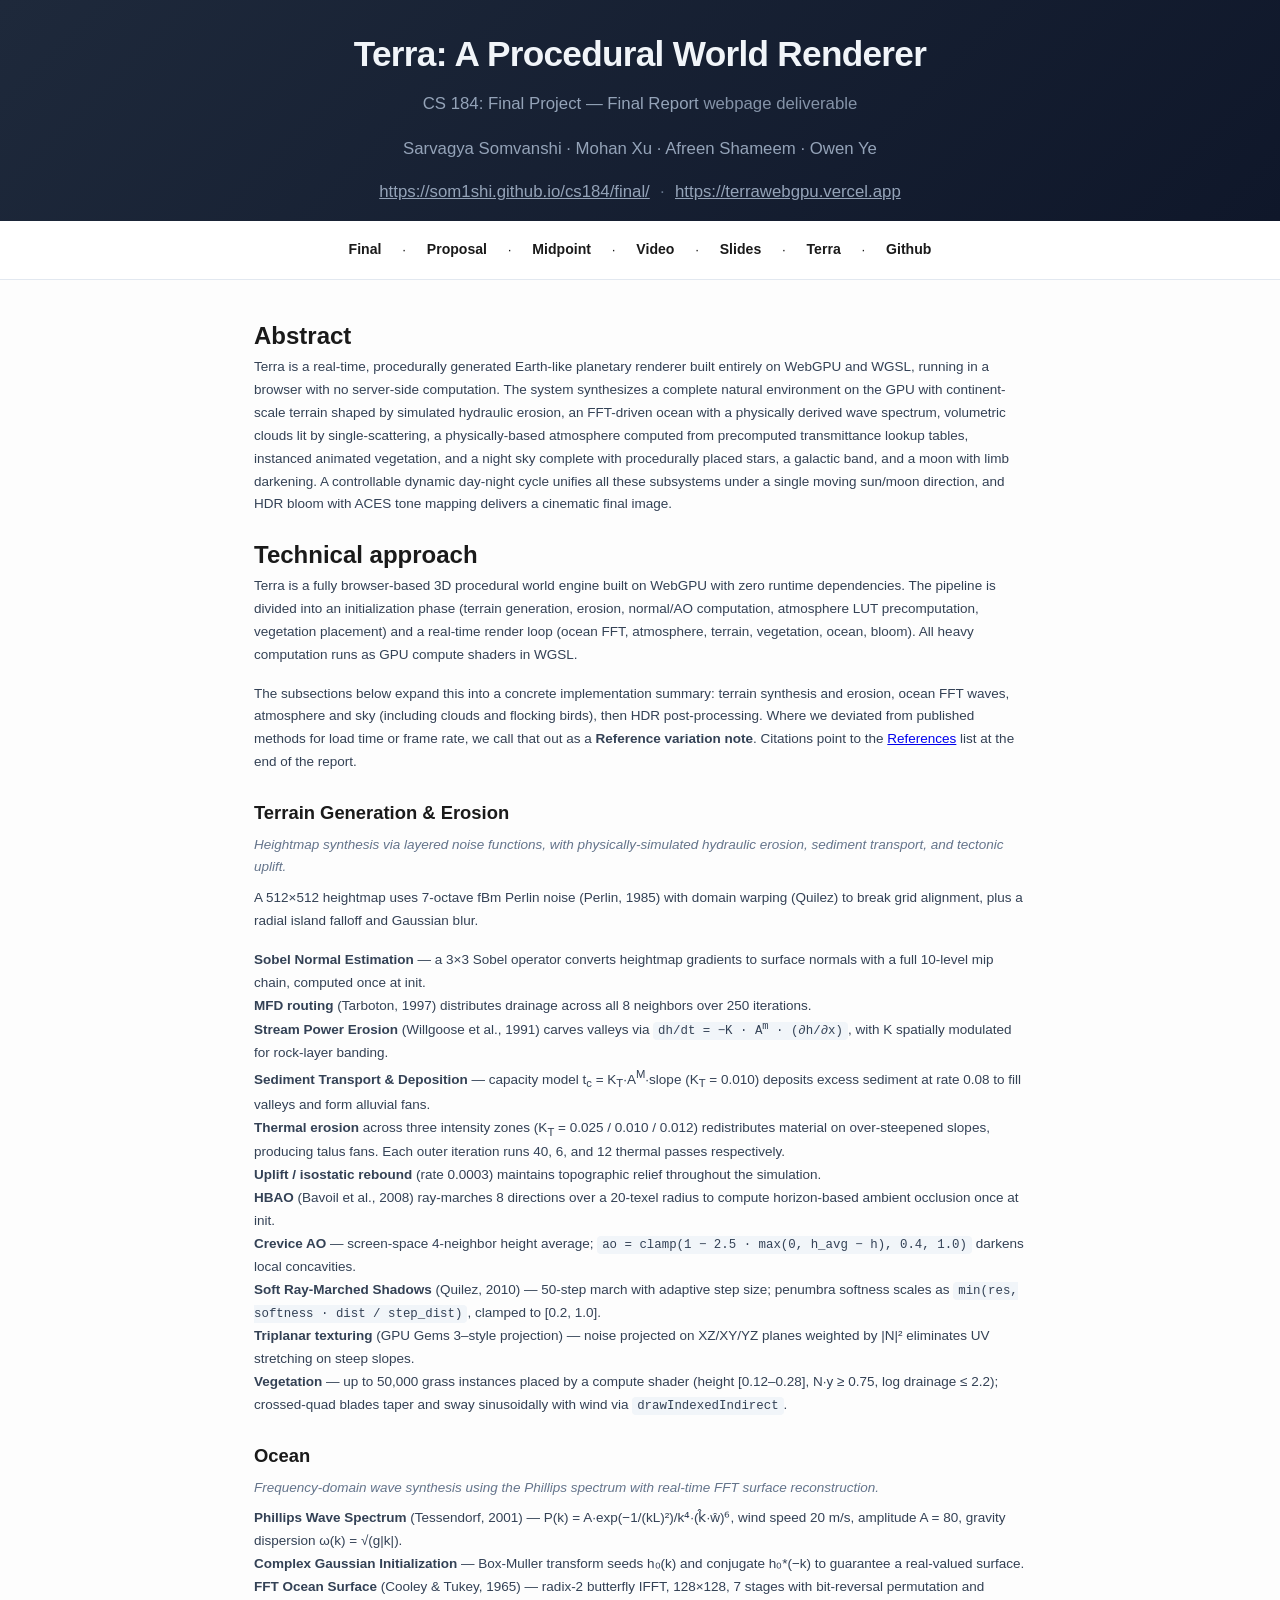
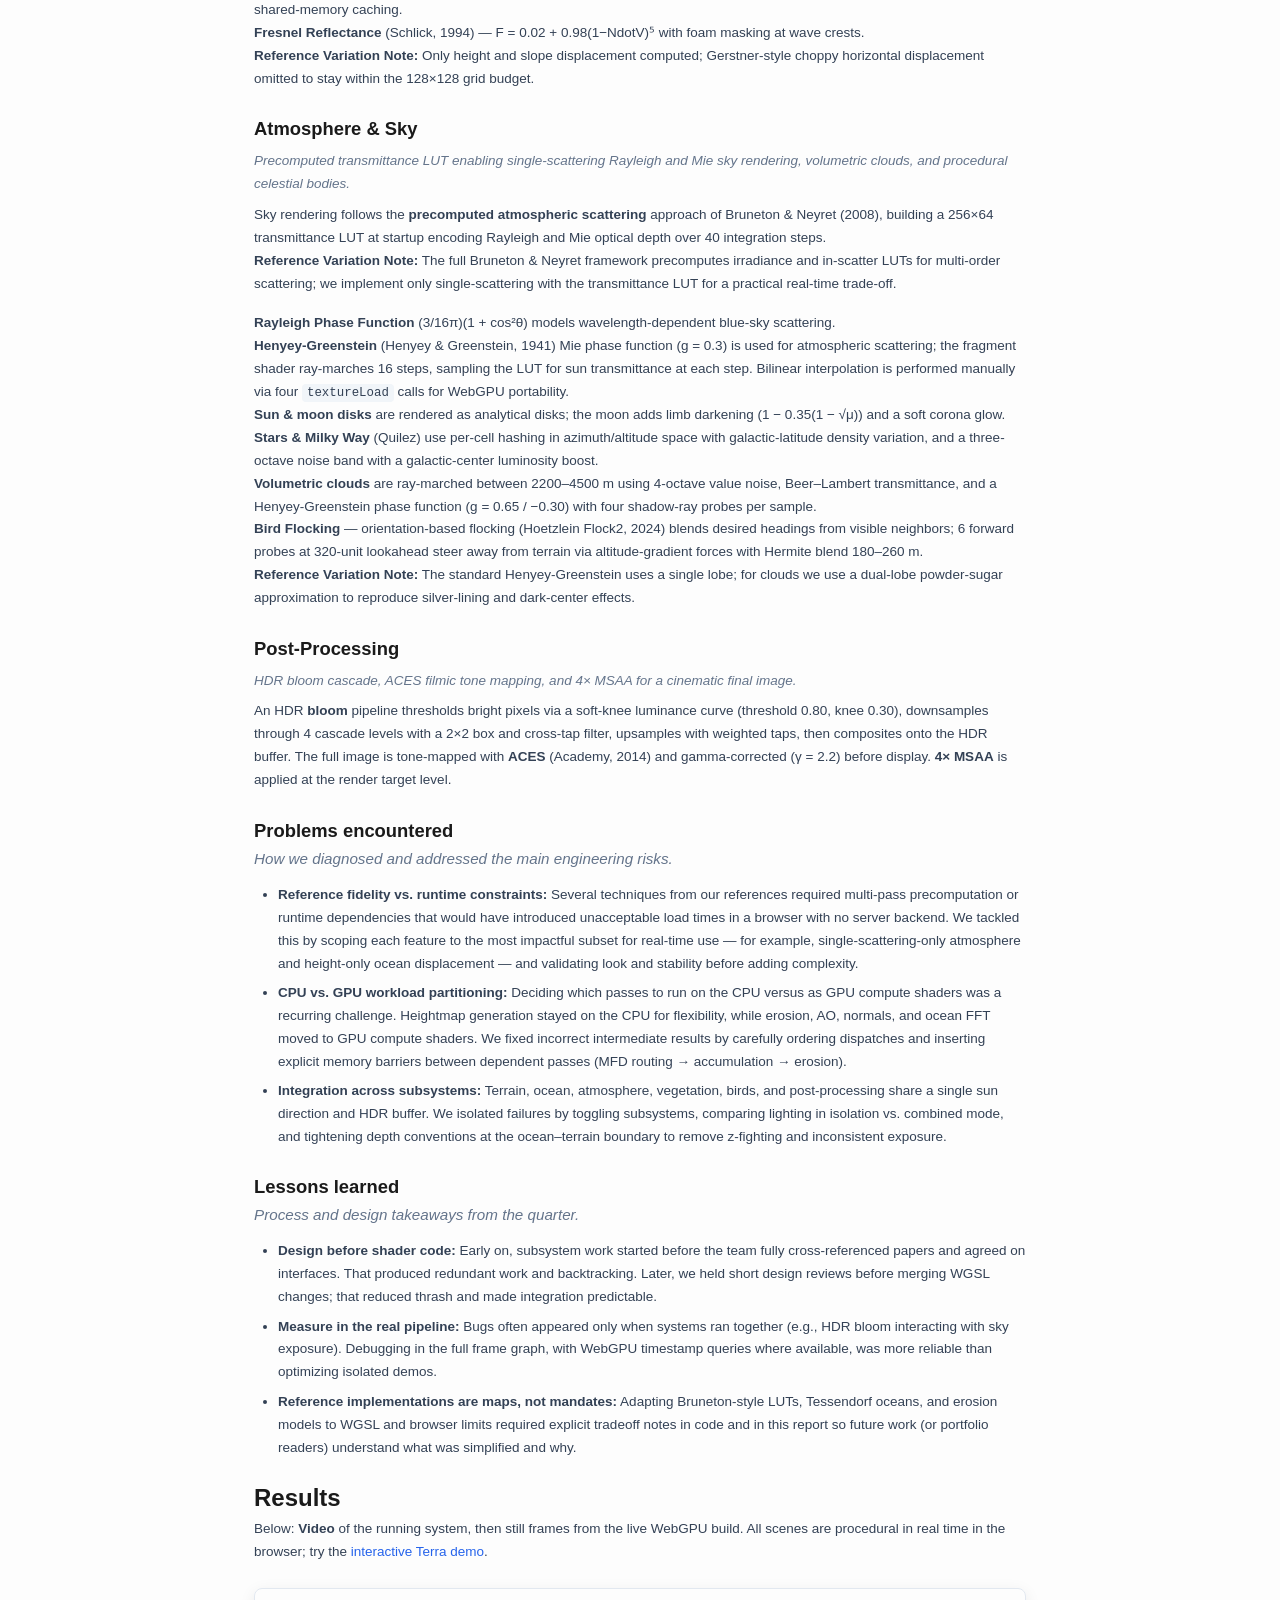
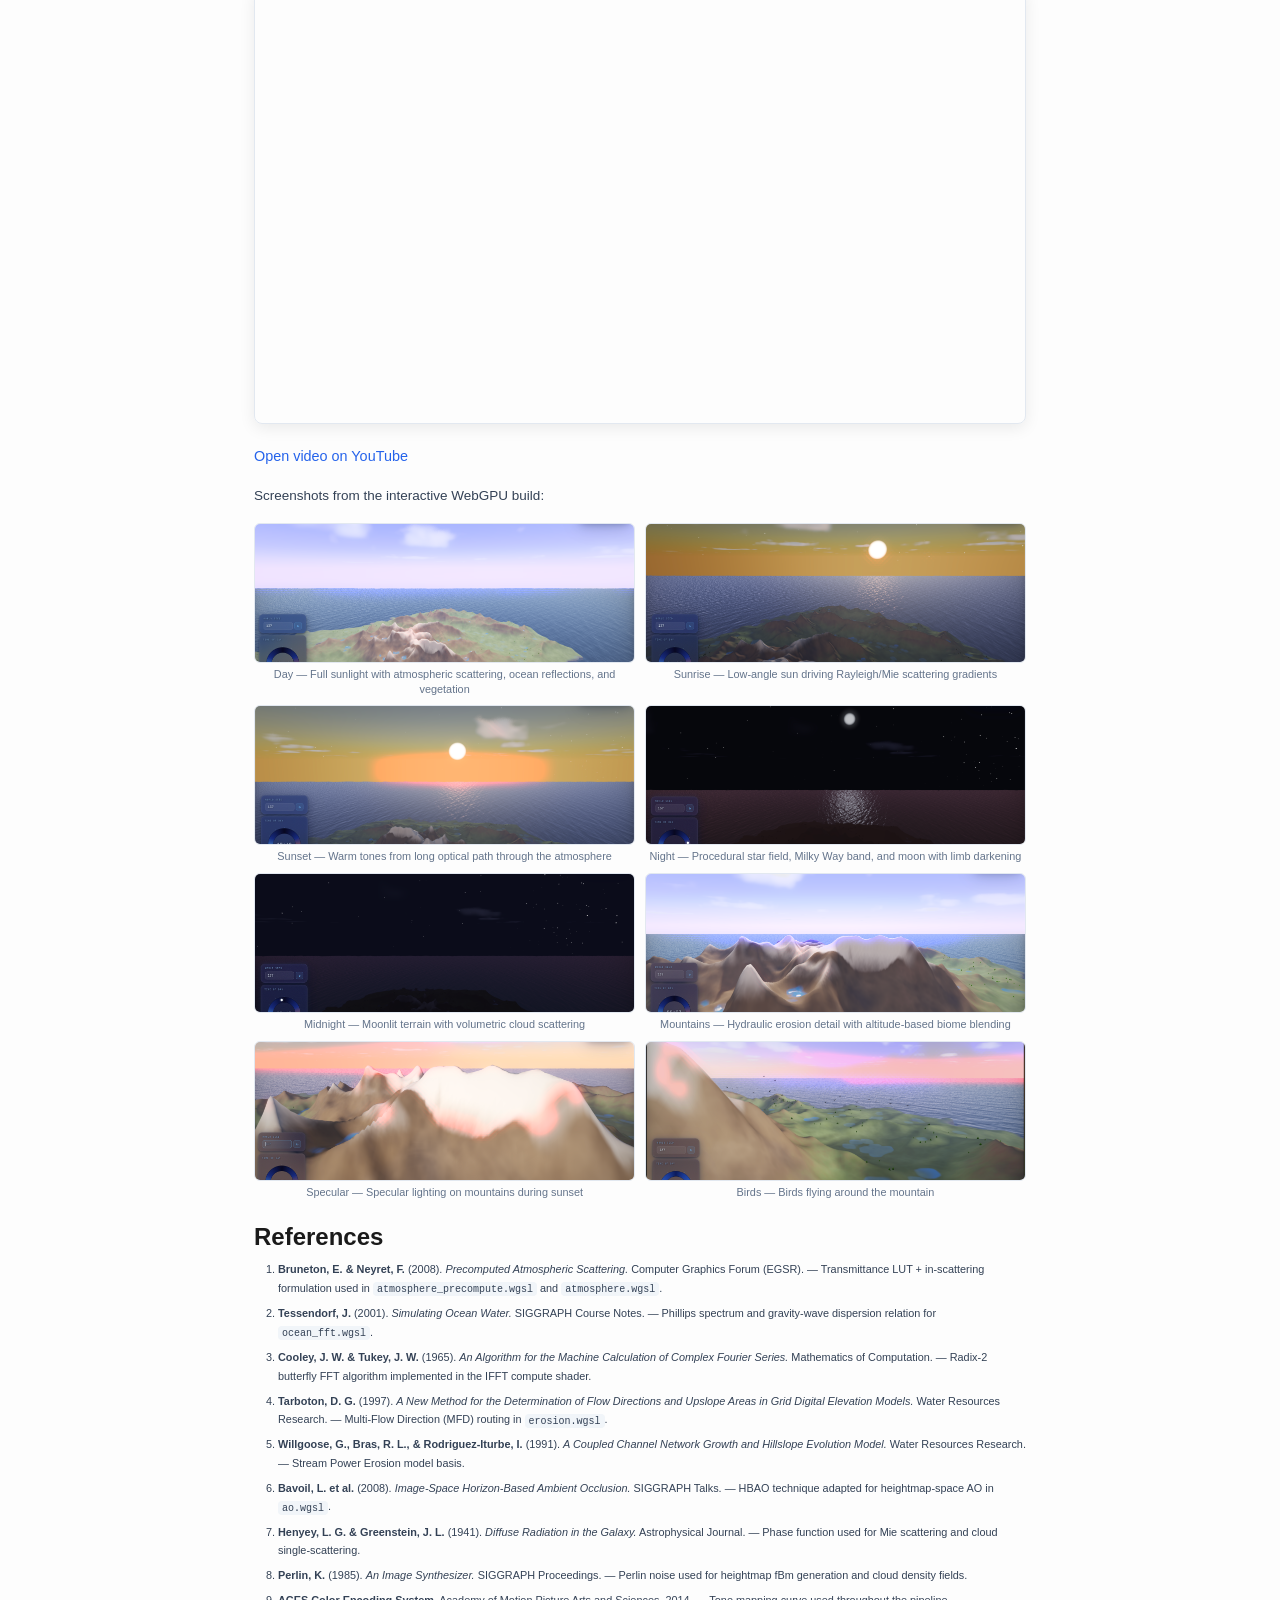
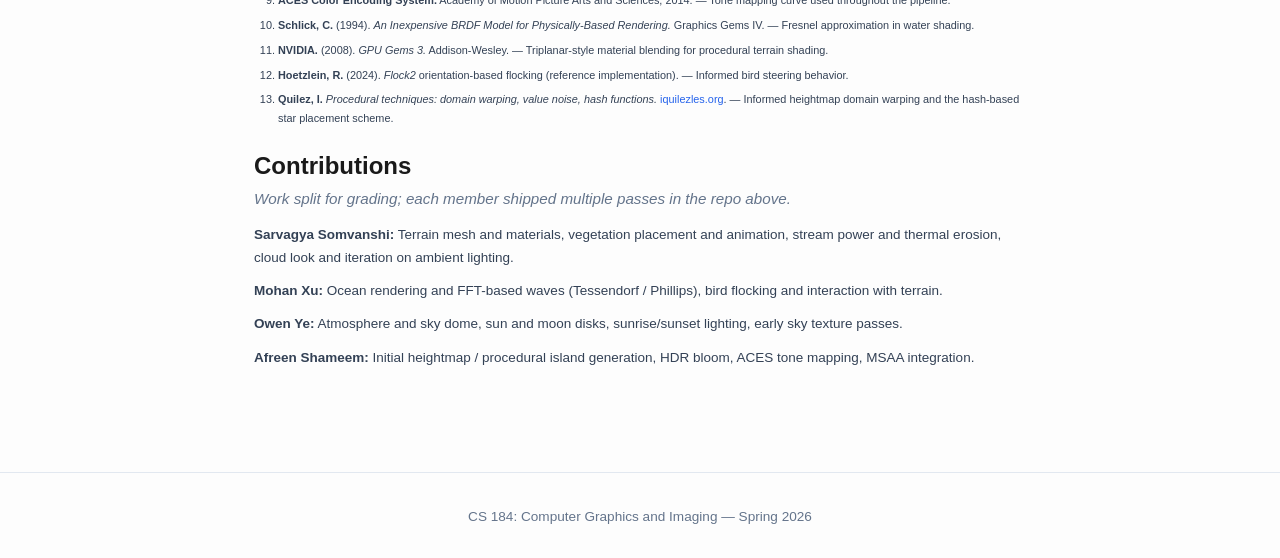
==== commit dfbfb518: "done final" ====
--- a/final/index.html
+++ b/final/index.html
@@ -4,461 +4,293 @@
   <meta charset="UTF-8">
   <meta name="viewport" content="width=device-width, initial-scale=1.0">
   <title>CS 184 Final Project &mdash; Terra: A Procedural World Renderer</title>
-  <style>
-    :root {
-      --bg: #fdfdfd;
-      --fg: #1a1a1a;
-      --accent: #2563eb;
-      --muted: #64748b;
-      --border: #e2e8f0;
-      --card-bg: #ffffff;
-      --code-bg: #f1f5f9;
-    }
-
-    * { margin: 0; padding: 0; box-sizing: border-box; }
-
-    body {
-      font-family: "Inter", -apple-system, BlinkMacSystemFont, "Segoe UI", Roboto, sans-serif;
-      background: var(--bg);
-      color: var(--fg);
-      line-height: 1.7;
-      font-size: 17px;
-    }
-
-    header {
-      background: linear-gradient(135deg, #1e293b 0%, #0f172a 100%);
-      color: #f1f5f9;
-      padding: 3.5rem 1.5rem 3rem;
-      text-align: center;
-    }
-
-    header h1 {
-      font-size: 2.2rem;
-      font-weight: 700;
-      letter-spacing: -0.02em;
-      margin-bottom: 0.4rem;
-    }
-
-    header p {
-      color: #94a3b8;
-      font-size: 1.05rem;
-    }
-
-    nav {
-      position: sticky;
-      top: 0;
-      z-index: 100;
-      background: rgba(255,255,255,0.92);
-      backdrop-filter: blur(12px);
-      border-bottom: 1px solid var(--border);
-      padding: 0.7rem 1.5rem;
-      display: flex;
-      gap: 0.4rem;
-      justify-content: center;
-      flex-wrap: wrap;
-    }
-
-    nav a {
-      color: var(--muted);
-      text-decoration: none;
-      font-size: 0.88rem;
-      font-weight: 500;
-      padding: 0.35rem 0.9rem;
-      border-radius: 6px;
-      transition: all 0.15s;
-    }
-
-    nav a:hover {
-      color: var(--accent);
-      background: #eff6ff;
-    }
-
-    main {
-      max-width: 820px;
-      margin: 0 auto;
-      padding: 2.5rem 1.5rem 5rem;
-    }
-
-    section {
-      margin-bottom: 3.5rem;
-    }
-
-    h2 {
-      font-size: 1.55rem;
-      font-weight: 700;
-      margin-bottom: 1rem;
-      padding-bottom: 0.45rem;
-      border-bottom: 2px solid var(--accent);
-      display: inline-block;
-    }
-
-    h3 {
-      font-size: 1.15rem;
-      font-weight: 600;
-      margin-top: 1.5rem;
-      margin-bottom: 0.8rem;
-    }
-
-    p {
-      margin-bottom: 1rem;
-      color: #334155;
-    }
-
-    ul, ol {
-      margin: 0.5rem 0 1rem 1.5rem;
-      color: #334155;
-    }
-
-    li {
-      margin-bottom: 0.4rem;
-    }
-
-    code {
-      background: var(--code-bg);
-      padding: 0.15em 0.4em;
-      border-radius: 4px;
-      font-size: 0.92em;
-      font-family: "SF Mono", "Fira Code", "Consolas", monospace;
-    }
-
-    table {
-      width: 100%;
-      border-collapse: collapse;
-      margin: 1rem 0;
-      font-size: 0.95rem;
-    }
-
-    th {
-      background: var(--code-bg);
-      padding: 0.6rem 0.9rem;
-      text-align: left;
-      border: 1px solid var(--border);
-      font-weight: 600;
-    }
-
-    td {
-      padding: 0.6rem 0.9rem;
-      border: 1px solid var(--border);
-      color: #334155;
-      vertical-align: top;
-    }
-
-    tr:nth-child(even) td {
-      background: #f8fafc;
-    }
-
-    footer {
-      text-align: center;
-      padding: 2rem 1rem;
-      color: var(--muted);
-      font-size: 0.85rem;
-      border-top: 1px solid var(--border);
-    }
-  </style>
+  <link rel="stylesheet" href="final-common.css">
+  <link rel="stylesheet" href="final-main.css">
 </head>
-<body>
+<body class="final-main">
 
 <header>
   <h1>Terra: A Procedural World Renderer</h1>
-  <p>CS 184: Final Project Proposal</p>
+  <p>CS 184: Final Project &mdash; Final Report <span class="deliverable-tag">webpage deliverable</span></p>
   <p>Sarvagya Somvanshi &middot; Mohan Xu &middot; Afreen Shameem &middot; Owen Ye</p>
-  <p>https://som1shi.github.io/cs184/final/</p>
+  <p class="header-urls">
+    <a href="https://som1shi.github.io/cs184/final/">https://som1shi.github.io/cs184/final/</a>
+    <span class="header-url-sep" aria-hidden="true">&middot;</span>
+    <a href="https://terrawebgpu.vercel.app" target="_blank" rel="noopener noreferrer">https://terrawebgpu.vercel.app</a>
+  </p>
 </header>
 
-<nav>
-  <a href="#summary">Summary</a>
-  <a href="#problem">Problem</a>
-  <a href="#goals">Goals</a>
-  <a href="#schedule">Schedule</a>
-  <a href="#resources">Resources</a>
+<div class="nav-stack">
+<nav aria-label="Final project hub">
+  <a class="nav-primary" href="#Abstract">Final</a>
+  <span class="nav-sep" aria-hidden="true">&middot;</span>
+  <a class="nav-primary" href="proposal.html">Proposal</a>
+  <span class="nav-sep" aria-hidden="true">&middot;</span>
+  <a class="nav-primary" href="midpoint.html">Midpoint</a>
+  <span class="nav-sep" aria-hidden="true">&middot;</span>
+  <a class="nav-primary" href="https://youtu.be/ZRDevUtEO8Y" target="_blank" rel="noopener noreferrer">Video</a>
+  <span class="nav-sep" aria-hidden="true">&middot;</span>
+  <a class="nav-primary" href="https://docs.google.com/presentation/d/1WHMv_cMEymZL_jN8q2AU0tCmSxwUfGsNz5Sqc11t9eE/edit?slide=id.g3dbd2bc8862_0_0#slide=id.g3dbd2bc8862_0_0" target="_blank" rel="noopener noreferrer" title="Presentation slides">Slides</a>
+  <span class="nav-sep" aria-hidden="true">&middot;</span>
+  <a class="nav-primary" href="https://terrawebgpu.vercel.app" target="_blank" rel="noopener noreferrer">Terra</a>
+  <span class="nav-sep" aria-hidden="true">&middot;</span>
+  <a class="nav-primary" href="https://github.com/som1shi/terra" target="_blank" rel="noopener noreferrer" title="GitHub repository">Github</a>
 </nav>
+</div>
 
 <main>
 
-  <!-- ============ SUMMARY ============ -->
-  <section id="summary">
-    <h2>Title, Summary, and Team Members</h2>
-
-    <p>
-      <strong>Terra: A Procedural World Renderer</strong>
-    </p>
-
-    <p>
-      Terra is a real-time, browser-based renderer that integrates three physically-based systems:
-      procedural terrain shaped by GPU-accelerated hydraulic erosion, an FFT ocean simulation using
-      the Tessendorf wave model, and precomputed atmospheric scattering following Bruneton &amp; Neyret
-      (2008). All three share a sun direction and heightmap, so a time-of-day slider produces
-      consistent changes across the sky, water, and terrain in the same scene. The demo runs entirely
-      in WebGPU inside Chrome with no installation required.
-    </p>
-
-    <p><strong>Team members:</strong> Sarvagya Somvanshi, Mohan Xu, Afreen Shameem, Owen Ye</p>
-  </section>
-
-  <!-- ============ PROBLEM ============ -->
-  <section id="problem">
-    <h2>Problem Description</h2>
-
-    <p>
-      Rendering a convincing outdoor scene requires three physically distinct systems — terrain,
-      water, and atmosphere — to share consistent physical parameters. Each system individually is a
-      solved problem with published papers and reference implementations. The actual challenge is
-      coupling them: the terrain heightmap defines the ocean waterline, the sun direction drives both
-      wave reflections and sky color, and aerial perspective requires the atmosphere to operate on
-      the terrain geometry. Getting these interactions correct in a single real-time WebGPU renderer
-      is the core goal of this project.
-    </p>
-
-    <p>
-      Each subsystem has a specific technical bottleneck. Hydraulic erosion requires updating water
-      flow, sediment transport, and deposition across every heightmap cell every timestep — a
-      data-parallel problem that maps directly to GPU compute shaders but is impractical on the CPU.
-      Ocean rendering requires summing thousands of wave components per frame; the inverse Fast
-      Fourier Transform is the standard solution and the only approach that scales to real-time.
-      Accurate atmospheric scattering requires integrating multiple Rayleigh and Mie scattering
-      events along every view ray, which is solved by precomputing the scattering integrals into
-      4D lookup textures at startup and sampling them in constant time during rendering.
-    </p>
-
-    <p>
-      The ocean mesh is clipped at the heightmap's sea-level contour so water and land don't
-      intersect. All three subsystems will be implemented as WebGPU compute and render passes in
-      TypeScript and WGSL, targeting Chrome on Apple Silicon Macs. Everything runs client-side with
-      no server or cloud compute required.
-    </p>
-  </section>
-
-  <!-- ============ GOALS ============ -->
-  <section id="goals">
-    <h2>Goals and Deliverables</h2>
-
-    <h3>What we plan to deliver (baseline)</h3>
-
-    <p>
-      These are the things we need to get right to consider the project a success:
-    </p>
-
+  <section id="Abstract">
+    <b>Abstract</b>
+
+    <p>
+      Terra is a real-time, procedurally generated Earth-like planetary renderer built entirely on WebGPU and WGSL, running in a browser with no server-side computation. The system synthesizes a complete natural environment on the GPU with continent-scale terrain shaped by simulated hydraulic erosion, an FFT-driven ocean with a physically derived wave spectrum, volumetric clouds lit by single-scattering, a physically-based atmosphere computed from precomputed transmittance lookup tables, instanced animated vegetation, and a night sky complete with procedurally placed stars, a galactic band, and a moon with limb darkening. A controllable dynamic day-night cycle unifies all these subsystems under a single moving sun/moon direction, and HDR bloom with ACES tone mapping delivers a cinematic final image.
+    </p>
+  </section>
+
+  <section id="technical_approach">
+    <b>Technical approach</b>
+
+    <p>
+      Terra is a fully browser-based 3D procedural world engine built on WebGPU with zero runtime
+      dependencies. The pipeline is divided into an initialization phase (terrain generation, erosion,
+      normal/AO computation, atmosphere LUT precomputation, vegetation placement) and a real-time render
+      loop (ocean FFT, atmosphere, terrain, vegetation, ocean, bloom). All heavy computation runs as
+      GPU compute shaders in WGSL.
+    </p>
+    <p>
+      The subsections below expand this into a concrete implementation summary: terrain synthesis and erosion,
+      ocean FFT waves, atmosphere and sky (including clouds and flocking birds), then HDR post-processing.
+      Where we deviated from published methods for load time or frame rate, we call that out as a
+      <strong>Reference variation note</strong>. Citations point to the <a href="#References">References</a> list at the end of the report.
+    </p>
+  </section>
+
+  <section id="terrain">
+    <h3>Terrain Generation &amp; Erosion</h3>
+    <p style="font-style:italic; color:var(--muted); margin-bottom:0.5rem; margin-top:0.15rem;">Heightmap synthesis via layered noise functions, with physically-simulated hydraulic erosion, sediment transport, and tectonic uplift.</p>
+
+    <p>
+      A 512&times;512 heightmap uses 7-octave fBm Perlin noise (Perlin, 1985) with domain warping (Quilez) to break grid alignment, plus a radial island falloff and Gaussian blur.
+    </p>
+    <p>
+      <strong>Sobel Normal Estimation</strong> &mdash; a 3&times;3 Sobel operator converts heightmap gradients to surface normals with a full 10-level mip chain, computed once at init.<br>
+      <strong>MFD routing</strong> (Tarboton, 1997) distributes drainage across all 8 neighbors over 250 iterations.<br>
+      <strong>Stream Power Erosion</strong> (Willgoose et al., 1991) carves valleys via <code>dh/dt = &minus;K &middot; A<sup>m</sup> &middot; (&part;h/&part;x)</code>, with K spatially modulated for rock-layer banding.<br>
+      <strong>Sediment Transport &amp; Deposition</strong> &mdash; capacity model t<sub>c</sub> = K<sub>T</sub>&middot;A<sup>M</sup>&middot;slope (K<sub>T</sub>&nbsp;=&nbsp;0.010) deposits excess sediment at rate 0.08 to fill valleys and form alluvial fans.<br>
+      <strong>Thermal erosion</strong> across three intensity zones (K<sub>T</sub> = 0.025 / 0.010 / 0.012) redistributes material on over-steepened slopes, producing talus fans. Each outer iteration runs 40, 6, and 12 thermal passes respectively.<br>
+      <strong>Uplift / isostatic rebound</strong> (rate 0.0003) maintains topographic relief throughout the simulation.<br>
+      <strong>HBAO</strong> (Bavoil et al., 2008) ray-marches 8 directions over a 20-texel radius to compute horizon-based ambient occlusion once at init.<br>
+      <strong>Crevice AO</strong> &mdash; screen-space 4-neighbor height average; <code>ao = clamp(1 &minus; 2.5 &middot; max(0, h_avg &minus; h), 0.4, 1.0)</code> darkens local concavities.<br>
+      <strong>Soft Ray-Marched Shadows</strong> (Quilez, 2010) &mdash; 50-step march with adaptive step size; penumbra softness scales as <code>min(res, softness &middot; dist / step_dist)</code>, clamped to [0.2, 1.0].<br>
+      <strong>Triplanar texturing</strong> (GPU Gems 3&ndash;style projection) &mdash; noise projected on XZ/XY/YZ planes weighted by |N|&sup2; eliminates UV stretching on steep slopes.<br>
+      <strong>Vegetation</strong> &mdash; up to 50,000 grass instances placed by a compute shader (height [0.12&ndash;0.28], N&middot;y &ge; 0.75, log drainage &le; 2.2); crossed-quad blades taper and sway sinusoidally with wind via <code>drawIndexedIndirect</code>.
+    </p>
+  </section>
+
+  <section id="ocean">
+    <h3>Ocean</h3>
+    <p style="font-style:italic; color:var(--muted); margin-bottom:0.5rem; margin-top:0.15rem;">Frequency-domain wave synthesis using the Phillips spectrum with real-time FFT surface reconstruction.</p>
+
+    <p>
+      <strong>Phillips Wave Spectrum</strong> (Tessendorf, 2001) &mdash; P(k) = A&middot;exp(&minus;1/(kL)&sup2;)/k⁴&middot;(k̂&middot;ŵ)⁶, wind speed 20&nbsp;m/s, amplitude A&nbsp;=&nbsp;80, gravity dispersion &omega;(k)&nbsp;=&nbsp;&radic;(g|k|).<br>
+      <strong>Complex Gaussian Initialization</strong> &mdash; Box-Muller transform seeds h&#x2080;(k) and conjugate h&#x2080;*(&minus;k) to guarantee a real-valued surface.<br>
+      <strong>FFT Ocean Surface</strong> (Cooley &amp; Tukey, 1965) &mdash; radix-2 butterfly IFFT, 128&times;128, 7 stages with bit-reversal permutation and shared-memory caching.<br>
+      <strong>Fresnel Reflectance</strong> (Schlick, 1994) &mdash; F&nbsp;=&nbsp;0.02&nbsp;+&nbsp;0.98(1&minus;NdotV)⁵ with foam masking at wave crests.<br>
+      <strong>Reference Variation Note:</strong> Only height and slope displacement computed; Gerstner-style choppy horizontal displacement omitted to stay within the 128&times;128 grid budget.
+    </p>
+  </section>
+
+  <section id="atmosphere">
+    <h3>Atmosphere &amp; Sky</h3>
+    <p style="font-style:italic; color:var(--muted); margin-bottom:0.5rem; margin-top:0.15rem;">Precomputed transmittance LUT enabling single-scattering Rayleigh and Mie sky rendering, volumetric clouds, and procedural celestial bodies.</p>
+
+    <p>
+      Sky rendering follows the <strong>precomputed atmospheric scattering</strong> approach of Bruneton &amp; Neyret (2008), building a 256&times;64 transmittance LUT at startup encoding Rayleigh and Mie optical depth over 40 integration steps.
+      <br><strong>Reference Variation Note:</strong> The full Bruneton &amp; Neyret framework precomputes irradiance and in-scatter LUTs for multi-order scattering; we implement only single-scattering with the transmittance LUT for a practical real-time trade-off.
+    </p>
+    <p>
+      <strong>Rayleigh Phase Function</strong> (3/16&pi;)(1&nbsp;+&nbsp;cos²&theta;) models wavelength-dependent blue-sky scattering.<br>
+      <strong>Henyey-Greenstein</strong> (Henyey &amp; Greenstein, 1941) Mie phase function (g&nbsp;=&nbsp;0.3) is used for atmospheric scattering; the fragment shader ray-marches 16 steps, sampling the LUT for sun transmittance at each step. Bilinear interpolation is performed manually via four <code>textureLoad</code> calls for WebGPU portability.<br>
+      <strong>Sun &amp; moon disks</strong> are rendered as analytical disks; the moon adds limb darkening (1&nbsp;&minus;&nbsp;0.35(1&nbsp;&minus;&nbsp;&radic;&mu;)) and a soft corona glow.<br>
+      <strong>Stars &amp; Milky Way</strong> (Quilez) use per-cell hashing in azimuth/altitude space with galactic-latitude density variation, and a three-octave noise band with a galactic-center luminosity boost.<br>
+      <strong>Volumetric clouds</strong> are ray-marched between 2200&ndash;4500&nbsp;m using 4-octave value noise, Beer&ndash;Lambert transmittance, and a Henyey-Greenstein phase function (g&nbsp;=&nbsp;0.65&nbsp;/&nbsp;&minus;0.30) with four shadow-ray probes per sample.<br>
+      <strong>Bird Flocking</strong> &mdash; orientation-based flocking (Hoetzlein Flock2, 2024) blends desired headings from visible neighbors; 6 forward probes at 320-unit lookahead steer away from terrain via altitude-gradient forces with Hermite blend 180&ndash;260 m.<br>
+      <strong>Reference Variation Note:</strong> The standard Henyey-Greenstein uses a single lobe; for clouds we use a dual-lobe powder-sugar approximation to reproduce silver-lining and dark-center effects.
+    </p>
+  </section>
+
+  <section id="post">
+    <h3>Post-Processing</h3>
+    <p style="font-style:italic; color:var(--muted); margin-bottom:0.5rem; margin-top:0.15rem;">HDR bloom cascade, ACES filmic tone mapping, and 4&times; MSAA for a cinematic final image.</p>
+    <p>
+      An HDR <strong>bloom</strong> pipeline thresholds bright pixels via a soft-knee luminance curve
+      (threshold 0.80, knee 0.30), downsamples through 4 cascade levels with a 2&times;2 box and
+      cross-tap filter, upsamples with weighted taps, then composites onto the HDR buffer. The full image
+      is tone-mapped with <strong>ACES</strong> (Academy, 2014) and gamma-corrected (&gamma;&nbsp;=&nbsp;2.2) before
+      display. <strong>4&times; MSAA</strong> is applied at the render target level.
+    </p>
+  </section>
+
+  <section id="problems">
+    <h3>Problems encountered</h3>
+    <p class="subsection-lede">How we diagnosed and addressed the main engineering risks.</p>
     <ul>
       <li>
-        <strong>Eroded terrain:</strong> A procedurally generated island heightmap built from
-        fractional Brownian motion noise, then eroded using a GPU implementation of the Mei et al.
-        (2007) shallow-water pipe model. The simulation runs on a 512&times;512 grid — fine enough
-        for visible river valleys and ridges while staying fast enough for real-time — and applies
-        300–500 erosion passes at startup. The simulation tracks terrain height, water height,
-        suspended sediment, outflow flux in four directions, and velocity at every grid cell — all
-        stored as GPU textures updated in parallel compute passes. The result should show realistic
-        river valleys, ridges, and sediment deposits that you wouldn't get from unprocessed noise.
-      </li>
-      <li>
-        <strong>FFT ocean:</strong> A real-time ocean surrounding the island, using Tessendorf's
-        approach where the surface height is decomposed into wave components with amplitudes drawn
-        from the Phillips spectrum and then reconstructed via inverse FFT every frame — the same
-        technique used in Sea of Thieves and Assassin's Creed IV. The simulation uses a 256&times;256
-        FFT grid with a wind speed of 12 m/s at a fixed 45° direction. The water material will use
-        Fresnel reflectance and depth-based color extinction.
-      </li>
-      <li>
-        <strong>Precomputed atmospheric scattering:</strong> A physically accurate sky using Bruneton
-        &amp; Neyret (2008). The scattering data is precomputed for all viewpoints, view directions,
-        and sun directions at startup, then looked up in constant time at runtime. This gives correct
-        blue sky during the day, golden-hour colors at sunset, and aerial perspective that hazes out
-        distant terrain.
-      </li>
-      <li>
-        <strong>Time-of-day slider:</strong> A UI control that moves the sun from sunrise through
-        sunset, with sky color, water reflections, and terrain shadows all responding to the same
-        shared sun direction uniform.
-      </li>
-      <li>
-        <strong>Flythrough camera:</strong> Basic mouse/keyboard controls to navigate around the
-        scene.
-      </li>
-      <li>
-        <strong>Browser demo:</strong> Everything delivered as a single browser tab (Chrome +
-        WebGPU), shareable via URL with no install.
+        <strong>Reference fidelity vs. runtime constraints:</strong> Several techniques from our references required multi-pass precomputation or runtime dependencies that would have introduced unacceptable load times in a browser with no server backend. We tackled this by scoping each feature to the most impactful subset for real-time use &mdash; for example, single-scattering-only atmosphere and height-only ocean displacement &mdash; and validating look and stability before adding complexity.
+      </li>
+      <li>
+        <strong>CPU vs. GPU workload partitioning:</strong> Deciding which passes to run on the CPU versus as GPU compute shaders was a recurring challenge. Heightmap generation stayed on the CPU for flexibility, while erosion, AO, normals, and ocean FFT moved to GPU compute shaders. We fixed incorrect intermediate results by carefully ordering dispatches and inserting explicit memory barriers between dependent passes (MFD routing &rarr; accumulation &rarr; erosion).
+      </li>
+      <li>
+        <strong>Integration across subsystems:</strong> Terrain, ocean, atmosphere, vegetation, birds, and post-processing share a single sun direction and HDR buffer. We isolated failures by toggling subsystems, comparing lighting in isolation vs. combined mode, and tightening depth conventions at the ocean&ndash;terrain boundary to remove z-fighting and inconsistent exposure.
       </li>
     </ul>
-
-    <h3>What we hope to deliver (aspirational)</h3>
-
-    <p>
-      If we get ahead of schedule, we'd like to add:
-    </p>
-
+  </section>
+
+  <section id="lessons">
+    <h3>Lessons learned</h3>
+    <p class="subsection-lede">Process and design takeaways from the quarter.</p>
     <ul>
       <li>
-        <strong>Interactive rainfall:</strong> Clicking on the terrain places a water source that
-        runs the erosion simulation live, visibly carving new channels in real time.
-      </li>
-      <li>
-        <strong>Foam and whitecaps:</strong> Driven by the Jacobian of the wave displacement field
-        as described in Tessendorf's paper, so waves crest and foam where they're steepest.
-      </li>
-      <li>
-        <strong>Slope-based terrain texturing:</strong> Rock on steep faces, grass on shallower
-        slopes, sand at the waterline, using the erosion flow map to inform material type.
-      </li>
-      <li>
-        <strong>Day/night cycle:</strong> Extending past sunset to a starfield sky.
+        <strong>Design before shader code:</strong> Early on, subsystem work started before the team fully cross-referenced papers and agreed on interfaces. That produced redundant work and backtracking. Later, we held short design reviews before merging WGSL changes; that reduced thrash and made integration predictable.
+      </li>
+      <li>
+        <strong>Measure in the real pipeline:</strong> Bugs often appeared only when systems ran together (e.g., HDR bloom interacting with sky exposure). Debugging in the full frame graph, with WebGPU timestamp queries where available, was more reliable than optimizing isolated demos.
+      </li>
+      <li>
+        <strong>Reference implementations are maps, not mandates:</strong> Adapting Bruneton-style LUTs, Tessendorf oceans, and erosion models to WGSL and browser limits required explicit tradeoff notes in code and in this report so future work (or portfolio readers) understand what was simplified and why.
       </li>
     </ul>
-
-    <h3>Things we aim to solve</h3>
-
-    <ul>
-      <li>
-        Can all three systems — terrain erosion, FFT ocean, and atmospheric scattering — be
-        integrated into a single coherent scene without visual artifacts at their boundaries, and
-        do shared parameters like sun direction and heightmap produce consistent results across
-        all three simultaneously?
-      </li>
-      <li>
-        Is WebGPU compute sufficient to run hydraulic erosion, FFT ocean reconstruction, and
-        atmospheric precomputation at interactive framerates in a browser, or do we need to
-        make significant compromises on simulation resolution or quality?
-      </li>
-      <li>
-        Does our precomputed atmospheric scattering implementation produce sky colors and aerial
-        perspective that match Bruneton's published reference renders across different sun angles,
-        from midday to golden hour?
-      </li>
-    </ul>
-
-    <h3>How we'll measure success</h3>
-
-    <ul>
-      <li>
-        <strong>Erosion:</strong> Side-by-side comparison of the heightmap before and after erosion,
-        checking that river valleys, ridges, and sediment deposits look geologically plausible.
-      </li>
-      <li>
-        <strong>Ocean:</strong> Visual comparison against reference FFT ocean renders; wave
-        choppiness and Phillips spectrum parameters tuned to match Beaufort scale descriptions.
-      </li>
-      <li>
-        <strong>Atmosphere:</strong> Comparison of sky gradient and aerial perspective against
-        Bruneton's own published validation renders.
-      </li>
-      <li>
-        <strong>Performance:</strong> The full integrated scene should run at ≥30fps at 1080p on an
-        M-series MacBook. We'll profile each subsystem individually using the WebGPU timestamp query
-        API to find any bottlenecks.
-      </li>
-    </ul>
-  </section>
-
-  <!-- ============ SCHEDULE ============ -->
-  <section id="schedule">
-    <h2>Schedule</h2>
-
-    <table>
-      <thead>
-        <tr>
-          <th>Week</th>
-          <th>Focus</th>
-          <th>Tasks</th>
-        </tr>
-      </thead>
-      <tbody>
-        <tr>
-          <td><strong>Week 1</strong><br>Apr 8–14</td>
-          <td>Scaffolding and individual prototypes</td>
-          <td>
-            &bull; fBm heightmap rendering as a mesh<br>
-            &bull; Flat FFT ocean with Phillips spectrum (no PBR yet)<br>
-            &bull; Bruneton precomputation pass running; sky visible in background<br>
-            &bull; Camera rig, time-of-day uniform, integration scaffolding
-          </td>
-        </tr>
-        <tr>
-          <td><strong>Week 2</strong><br>Apr 15–21</td>
-          <td>Core implementation</td>
-          <td>
-            &bull; Full Mei et al. erosion simulation (water flow, sediment transport, deposition); terrain showing eroded valleys<br>
-            &bull; FFT ocean with correct normals, basic Fresnel water material, tiling working<br>
-            &bull; Aerial perspective applied to terrain; sky color matching sun position<br>
-            &bull; Terrain heightmap feeding ocean waterline clip; sun direction shared across all three shaders
-          </td>
-        </tr>
-        <tr>
-          <td><strong>Week 3</strong><br>Apr 22–28</td>
-          <td>Integration and visual quality</td>
-          <td>
-            All four systems rendering in the same scene. Focus on integration correctness and visual
-            polish.<br><br>
-            &bull; Water reflections sampling the Bruneton sky<br>
-            &bull; Terrain normals feeding aerial perspective<br>
-            &bull; Slope-based texture blending (grass/rock/sand)<br>
-            &bull; Time-of-day slider working end-to-end<br>
-            &bull; <strong>Milestone deliverable:</strong> full scene video
-          </td>
-        </tr>
-        <tr>
-          <td><strong>Week 4</strong><br>Apr 29–May 4</td>
-          <td>Polish, stretch goals, presentation</td>
-          <td>
-            &bull; Performance profiling and any necessary optimizations<br>
-            &bull; Stretch goals if ahead of schedule (foam, interactive erosion)<br>
-            &bull; Final writeup and demo video<br>
-            &bull; Presentation prep
-          </td>
-        </tr>
-      </tbody>
-    </table>
-  </section>
-
-  <!-- ============ RESOURCES ============ -->
-  <section id="resources">
-    <h2>Resources</h2>
-
-    <h3>Papers</h3>
-
-    <ul>
-      <li>
-        Mei, X., Decaudin, P., Hu, B.-G. (2007). <em>Fast Hydraulic Erosion Simulation and
-        Visualization on GPU.</em> 15th Pacific Conference on Computer Graphics and Applications.
-        DOI: 10.1109/PG.2007.15.
-      </li>
-      <li>
-        Tessendorf, J. (2004). <em>Simulating Ocean Water.</em> SIGGRAPH Course Notes.
-      </li>
-      <li>
-        Bruneton, E., Neyret, F. (2008). <em>Precomputed Atmospheric Scattering.</em> Computer
-        Graphics Forum 27(4). DOI: 10.1111/j.1467-8659.2008.01245.x.
-      </li>
-    </ul>
-
-    <h3>Reference implementations (open source)</h3>
-
-    <ul>
-      <li>
-        <strong>WebGPU terrain erosion:</strong> GPU-Gang/WebGPU-Erosion-Simulation — TypeScript/WGSL,
-        implements the Mei et al. pipe model
-      </li>
-      <li>
-        <strong>WebGPU FFT ocean:</strong> Popov72/OceanDemo — BabylonJS + WebGPU, Tessendorf model
-      </li>
-      <li>
-        <strong>Bruneton WebGL2 demo:</strong> ebruneton/precomputed_atmospheric_scattering — the
-        original author's WebGL2 port (we'll need to translate GLSL to WGSL)
-      </li>
-      <li>
-        <strong>Bruneton WebGPU/WGSL port:</strong> TerrainView7 — independent WGSL implementation
-        with compute shader precomputation
-      </li>
-    </ul>
-
-    <h3>Platform and tooling</h3>
-
-    <ul>
-      <li><strong>Language:</strong> TypeScript</li>
-      <li><strong>Graphics API:</strong> WebGPU (Chrome 113+ on macOS via Metal backend)</li>
-      <li><strong>Shader language:</strong> WGSL</li>
-      <li><strong>Build tooling:</strong> Vite or Next.js</li>
-      <li>
-        <strong>Hardware:</strong> Apple Silicon MacBooks (M1/M2/M3) — all team members have these,
-        and all simulation runs client-side in the browser with no cloud compute required
-      </li>
+  </section>
+
+  <section id="results">
+    <b>Results</b>
+
+    <p>
+      Below: <strong>Video</strong> of the running system, then still frames from the live WebGPU build. All scenes are procedural in real time in the browser; try the <a class="resource-link" href="https://terrawebgpu.vercel.app" target="_blank" rel="noopener noreferrer">interactive Terra demo</a>.
+    </p>
+
+    <div class="video-container">
+      <iframe src="https://www.youtube.com/embed/ZRDevUtEO8Y" title="Terra &mdash; CS 184 final project video" allow="accelerometer; autoplay; clipboard-write; encrypted-media; gyroscope; picture-in-picture; web-share" allowfullscreen loading="lazy"></iframe>
+    </div>
+    <p class="video-caption">
+      <a class="resource-link" href="https://youtu.be/ZRDevUtEO8Y" target="_blank" rel="noopener noreferrer">Open video on YouTube</a>
+    </p>
+
+    <p>
+      Screenshots from the interactive WebGPU build:
+    </p>
+
+    <div class="results-gallery">
+      <div class="gallery-item">
+        <img src="images/day.png" alt="Daytime scene showing terrain, ocean, and atmosphere">
+        <div class="caption">Day &mdash; Full sunlight with atmospheric scattering, ocean reflections, and vegetation</div>
+      </div>
+      <div class="gallery-item">
+        <img src="images/sunrise.png" alt="Sunrise scene with warm atmospheric colors">
+        <div class="caption">Sunrise &mdash; Low-angle sun driving Rayleigh/Mie scattering gradients</div>
+      </div>
+      <div class="gallery-item">
+        <img src="images/sunset.png" alt="Sunset scene with orange and purple sky">
+        <div class="caption">Sunset &mdash; Warm tones from long optical path through the atmosphere</div>
+      </div>
+      <div class="gallery-item">
+        <img src="images/night.png" alt="Night scene with stars and moonlight">
+        <div class="caption">Night &mdash; Procedural star field, Milky Way band, and moon with limb darkening</div>
+      </div>
+      <div class="gallery-item">
+        <img src="images/midnight.png" alt="Midnight scene with dark sky">
+        <div class="caption">Midnight &mdash; Moonlit terrain with volumetric cloud scattering</div>
+      </div>
+      <div class="gallery-item">
+        <img src="images/mountains.png" alt="Mountain terrain close-up">
+        <div class="caption">Mountains &mdash; Hydraulic erosion detail with altitude-based biome blending</div>
+      </div>
+      <div class="gallery-item">
+        <img src="images/specular.png" alt="Specular lighting on mountains">
+        <div class="caption">Specular &mdash; Specular lighting on mountains during sunset</div>
+      </div>
+      <div class="gallery-item">
+        <img src="images/birds.png" alt="Birds flying around mountain">
+        <div class="caption">Birds &mdash; Birds flying around the mountain</div>
+      </div>
+    </div>
+  </section>
+
+  <section id="References">
+    <b>References</b>
+
+    <ol>
+      <li>
+        <strong>Bruneton, E. &amp; Neyret, F.</strong> (2008). <em>Precomputed Atmospheric Scattering.</em>
+        Computer Graphics Forum (EGSR). &mdash; Transmittance LUT + in-scattering formulation used in
+        <code>atmosphere_precompute.wgsl</code> and <code>atmosphere.wgsl</code>.
+      </li>
+      <li>
+        <strong>Tessendorf, J.</strong> (2001). <em>Simulating Ocean Water.</em> SIGGRAPH Course Notes.
+        &mdash; Phillips spectrum and gravity-wave dispersion relation for <code>ocean_fft.wgsl</code>.
+      </li>
+      <li>
+        <strong>Cooley, J. W. &amp; Tukey, J. W.</strong> (1965). <em>An Algorithm for the Machine
+        Calculation of Complex Fourier Series.</em> Mathematics of Computation.
+        &mdash; Radix-2 butterfly FFT algorithm implemented in the IFFT compute shader.
+      </li>
+      <li>
+        <strong>Tarboton, D. G.</strong> (1997). <em>A New Method for the Determination of Flow
+        Directions and Upslope Areas in Grid Digital Elevation Models.</em> Water Resources Research.
+        &mdash; Multi-Flow Direction (MFD) routing in <code>erosion.wgsl</code>.
+      </li>
+      <li>
+        <strong>Willgoose, G., Bras, R. L., &amp; Rodriguez-Iturbe, I.</strong> (1991). <em>A Coupled
+        Channel Network Growth and Hillslope Evolution Model.</em> Water Resources Research.
+        &mdash; Stream Power Erosion model basis.
+      </li>
+      <li>
+        <strong>Bavoil, L. et al.</strong> (2008). <em>Image-Space Horizon-Based Ambient Occlusion.</em>
+        SIGGRAPH Talks. &mdash; HBAO technique adapted for heightmap-space AO in <code>ao.wgsl</code>.
+      </li>
+      <li>
+        <strong>Henyey, L. G. &amp; Greenstein, J. L.</strong> (1941). <em>Diffuse Radiation in the
+        Galaxy.</em> Astrophysical Journal. &mdash; Phase function used for Mie scattering and cloud
+        single-scattering.
+      </li>
+      <li>
+        <strong>Perlin, K.</strong> (1985). <em>An Image Synthesizer.</em> SIGGRAPH Proceedings.
+        &mdash; Perlin noise used for heightmap fBm generation and cloud density fields.
+      </li>
+      <li>
+        <strong>ACES Color Encoding System.</strong> Academy of Motion Picture Arts and Sciences, 2014.
+        &mdash; Tone mapping curve used throughout the pipeline.
+      </li>
+      <li>
+        <strong>Schlick, C.</strong> (1994). <em>An Inexpensive BRDF Model for Physically-Based Rendering.</em>
+        Graphics Gems IV. &mdash; Fresnel approximation in water shading.
+      </li>
+      <li>
+        <strong>NVIDIA.</strong> (2008). <em>GPU Gems 3.</em> Addison-Wesley.
+        &mdash; Triplanar-style material blending for procedural terrain shading.
+      </li>
+      <li>
+        <strong>Hoetzlein, R.</strong> (2024). <em>Flock2</em> orientation-based flocking (reference implementation).
+        &mdash; Informed bird steering behavior.
+      </li>
+      <li>
+        <strong>Quilez, I.</strong> <em>Procedural techniques: domain warping, value noise, hash
+        functions.</em> <a class="resource-link" href="https://iquilezles.org" target="_blank" rel="noopener noreferrer">iquilezles.org</a>.
+        &mdash; Informed heightmap domain warping and the hash-based star placement scheme.
+      </li>
+    </ol>
+  </section>
+
+  <section id="Contributions">
+    <b>Contributions</b>
+    <p class="subsection-lede">Work split for grading; each member shipped multiple passes in the repo above.</p>
+    <ul class="contributions-list">
+      <li><strong>Sarvagya Somvanshi:</strong> Terrain mesh and materials, vegetation placement and animation, stream power and thermal erosion, cloud look and iteration on ambient lighting.</li>
+      <li><strong>Mohan Xu:</strong> Ocean rendering and FFT-based waves (Tessendorf / Phillips), bird flocking and interaction with terrain.</li>
+      <li><strong>Owen Ye:</strong> Atmosphere and sky dome, sun and moon disks, sunrise/sunset lighting, early sky texture passes.</li>
+      <li><strong>Afreen Shameem:</strong> Initial heightmap / procedural island generation, HDR bloom, ACES tone mapping, MSAA integration.</li>
     </ul>
   </section>
 
--- a/final/final-common.css
+++ b/final/final-common.css
@@ -0,0 +1,235 @@
+:root {
+  --bg: #fdfdfd;
+  --fg: #1a1a1a;
+  --accent: #2563eb;
+  --muted: #64748b;
+  --border: #e2e8f0;
+  --code-bg: #f1f5f9;
+}
+
+* { margin: 0; padding: 0; box-sizing: border-box; }
+
+body {
+  font-family: "Inter", -apple-system, BlinkMacSystemFont, "Segoe UI", Roboto, sans-serif;
+  background: var(--bg);
+  color: var(--fg);
+  line-height: 1.7;
+  font-size: 17px;
+}
+
+header {
+  background: linear-gradient(135deg, #1e293b 0%, #0f172a 100%);
+  color: #f1f5f9;
+  padding: 3.5rem 1.5rem 3rem;
+  text-align: center;
+}
+
+header h1 {
+  font-size: 2.2rem;
+  font-weight: 700;
+  letter-spacing: -0.02em;
+  margin-bottom: 0.4rem;
+}
+
+header p {
+  color: #94a3b8;
+  font-size: 1.05rem;
+}
+
+header a {
+  color: #94a3b8;
+}
+
+nav {
+  position: sticky;
+  top: 0;
+  z-index: 100;
+  background: rgba(255,255,255,0.92);
+  backdrop-filter: blur(12px);
+  border-bottom: 1px solid var(--border);
+  padding: 0.7rem 1.5rem;
+  display: flex;
+  gap: 0.4rem;
+  justify-content: center;
+  flex-wrap: wrap;
+  align-items: center;
+}
+
+nav a {
+  color: var(--muted);
+  text-decoration: none;
+  font-size: 0.88rem;
+  font-weight: 500;
+  padding: 0.35rem 0.9rem;
+  border-radius: 6px;
+  transition: all 0.15s;
+}
+
+nav a:hover {
+  color: var(--accent);
+  background: #eff6ff;
+}
+
+nav a.nav-primary {
+  color: var(--fg);
+  font-weight: 600;
+}
+
+nav a.nav-back {
+  margin-right: 0.5rem;
+  border-right: 1px solid var(--border);
+  border-radius: 6px 0 0 6px;
+}
+
+nav a.nav-sep {
+  color: var(--border);
+  pointer-events: none;
+  padding: 0.35rem 0.15rem;
+  user-select: none;
+}
+
+.subnav {
+  margin: -0.5rem 0 1.75rem;
+  padding: 0.75rem 0;
+  border-bottom: 1px solid var(--border);
+  display: flex;
+  flex-wrap: wrap;
+  gap: 0.35rem 0.6rem;
+  align-items: center;
+  font-size: 0.82rem;
+}
+
+.subnav span {
+  color: var(--muted);
+  font-weight: 600;
+  margin-right: 0.25rem;
+}
+
+.subnav a {
+  color: var(--muted);
+  text-decoration: none;
+  font-weight: 500;
+}
+
+.subnav a:hover {
+  color: var(--accent);
+}
+
+.placeholder-box {
+  background: #f8fafc;
+  border: 1px dashed var(--border);
+  border-radius: 8px;
+  padding: 1.25rem 1.5rem;
+  color: var(--muted);
+  font-size: 0.95rem;
+}
+
+main {
+  max-width: 820px;
+  margin: 0 auto;
+  padding: 2.5rem 1.5rem 5rem;
+}
+
+section {
+  margin-bottom: 3.5rem;
+}
+
+h2 {
+  font-size: 1.55rem;
+  font-weight: 700;
+  margin-bottom: 1rem;
+  padding-bottom: 0.45rem;
+  border-bottom: 2px solid var(--accent);
+  display: inline-block;
+}
+
+h3 {
+  font-size: 1.15rem;
+  font-weight: 600;
+  margin-top: 1.5rem;
+  margin-bottom: 0.8rem;
+}
+
+p {
+  margin-bottom: 1rem;
+  color: #334155;
+}
+
+ul, ol {
+  margin: 0.5rem 0 1rem 1.5rem;
+  color: #334155;
+}
+
+li {
+  margin-bottom: 0.4rem;
+}
+
+code {
+  background: var(--code-bg);
+  padding: 0.15em 0.4em;
+  border-radius: 4px;
+  font-size: 0.92em;
+  font-family: "SF Mono", "Fira Code", "Consolas", monospace;
+}
+
+table {
+  width: 100%;
+  border-collapse: collapse;
+  margin: 1rem 0;
+  font-size: 0.95rem;
+}
+
+th {
+  background: var(--code-bg);
+  padding: 0.6rem 0.9rem;
+  text-align: left;
+  border: 1px solid var(--border);
+  font-weight: 600;
+}
+
+td {
+  padding: 0.6rem 0.9rem;
+  border: 1px solid var(--border);
+  color: #334155;
+  vertical-align: top;
+}
+
+tr:nth-child(even) td {
+  background: #f8fafc;
+}
+
+footer {
+  text-align: center;
+  padding: 2rem 1rem;
+  color: var(--muted);
+  font-size: 0.85rem;
+  border-top: 1px solid var(--border);
+}
+
+.hub-links {
+  list-style: none;
+  margin: 0;
+  padding: 0;
+}
+
+.hub-links li {
+  margin-bottom: 0.85rem;
+}
+
+.hub-links a {
+  font-weight: 600;
+  color: var(--accent);
+  text-decoration: none;
+}
+
+.hub-links a:hover {
+  text-decoration: underline;
+}
+
+.hub-links .hub-desc {
+  display: block;
+  font-weight: 400;
+  font-size: 0.92rem;
+  color: var(--muted);
+  margin-top: 0.2rem;
+}
--- a/final/final-main.css
+++ b/final/final-main.css
@@ -0,0 +1,196 @@
+/* Final report main page — extends final-common.css */
+body.final-main {
+  font-size: 13.5px;
+}
+
+body.final-main .nav-stack {
+  position: sticky;
+  top: 0;
+  z-index: 100;
+  background: rgba(255, 255, 255, 0.96);
+  backdrop-filter: blur(12px);
+  border-bottom: 1px solid var(--border);
+}
+
+body.final-main .nav-stack > nav {
+  border-bottom: none;
+}
+
+body.final-main .nav-stack > nav:first-child {
+  padding-bottom: 0.7rem;
+}
+
+@media print {
+  body.final-main {
+    font-size: 11px;
+    line-height: 1.5;
+  }
+  body.final-main main {
+    padding: 1rem 1.5rem 1rem;
+  }
+  body.final-main section {
+    margin-bottom: 0.6rem;
+  }
+  body.final-main th,
+  body.final-main td {
+    padding: 0.3rem 0.6rem;
+  }
+  body.final-main ul {
+    margin: 0.2rem 0 0.5rem 1.5rem;
+  }
+  body.final-main p {
+    margin-bottom: 0.5rem;
+  }
+}
+
+body.final-main .header-urls {
+  text-align: center;
+  line-height: 1.55;
+  margin: 0;
+  padding: 0 0.5rem;
+}
+
+body.final-main .header-url-sep {
+  color: #64748b;
+  user-select: none;
+  padding: 0 0.35rem;
+}
+
+body.final-main section {
+  margin-bottom: 1.4rem;
+}
+
+body.final-main section > b:first-child {
+  display: block;
+  font-size: 1.5rem;
+  font-weight: 700;
+  margin: 0;
+  line-height: 1.3;
+}
+
+body.final-main section > b:first-child + p,
+body.final-main section > b:first-child + ul {
+  margin-top: 0.3rem;
+}
+
+body.final-main h3 {
+  font-weight: 700;
+  margin-top: 0.75rem;
+  margin-bottom: 0.35rem;
+}
+
+body.final-main h2 {
+  margin-bottom: 0.5rem;
+  padding-bottom: 0.45rem;
+  border-bottom-width: 1px;
+}
+
+body.final-main .video-container {
+  position: relative;
+  width: 100%;
+  padding-bottom: 56.25%;
+  margin: 1.5rem 0;
+  border-radius: 8px;
+  overflow: hidden;
+  border: 1px solid var(--border);
+  box-shadow: 0 4px 16px rgba(0, 0, 0, 0.08);
+}
+
+body.final-main .video-container iframe {
+  position: absolute;
+  top: 0;
+  left: 0;
+  width: 100%;
+  height: 100%;
+  border: none;
+}
+
+body.final-main .equation {
+  background: var(--code-bg);
+  border-left: 3px solid var(--accent);
+  padding: 0.75rem 1rem;
+  margin: 1rem 0;
+  font-family: "SF Mono", "Fira Code", "Consolas", monospace;
+  font-size: 0.92em;
+  overflow-x: auto;
+  border-radius: 0 4px 4px 0;
+}
+
+body.final-main a.resource-link {
+  color: var(--accent);
+  text-decoration: none;
+  font-weight: 500;
+}
+
+body.final-main a.resource-link:hover {
+  text-decoration: underline;
+}
+
+body.final-main #References ol {
+  font-size: 0.68rem;
+}
+
+body.final-main .results-gallery {
+  display: grid;
+  grid-template-columns: repeat(2, 1fr);
+  gap: 0.6rem;
+  margin: 1rem 0;
+}
+
+body.final-main .gallery-item img {
+  width: 100%;
+  height: 140px;
+  object-fit: cover;
+  border-radius: 6px;
+  display: block;
+  border: 1px solid var(--border);
+}
+
+body.final-main .gallery-item .caption {
+  font-size: 0.68rem;
+  color: var(--muted);
+  margin-top: 0.25rem;
+  text-align: center;
+  line-height: 1.3;
+}
+
+@media (max-width: 560px) {
+  body.final-main .results-gallery {
+    grid-template-columns: 1fr;
+  }
+}
+
+body.final-main header {
+  padding: 1.5rem 1.5rem 1rem;
+}
+
+body.final-main .deliverable-tag {
+  opacity: 0.88;
+  font-weight: 500;
+}
+
+body.final-main .subsection-lede {
+  font-style: italic;
+  color: var(--muted);
+  margin: -0.35rem 0 0.75rem;
+  font-size: 0.95rem;
+}
+
+body.final-main .contributions-list {
+  list-style: none;
+  margin: 0.25rem 0 0;
+  padding: 0;
+}
+
+body.final-main .contributions-list li {
+  margin-bottom: 0.65rem;
+  padding-left: 0;
+  color: #334155;
+}
+
+body.final-main .video-caption {
+  font-size: 0.9rem;
+  color: var(--muted);
+  margin-top: -0.25rem;
+  margin-bottom: 1rem;
+}
